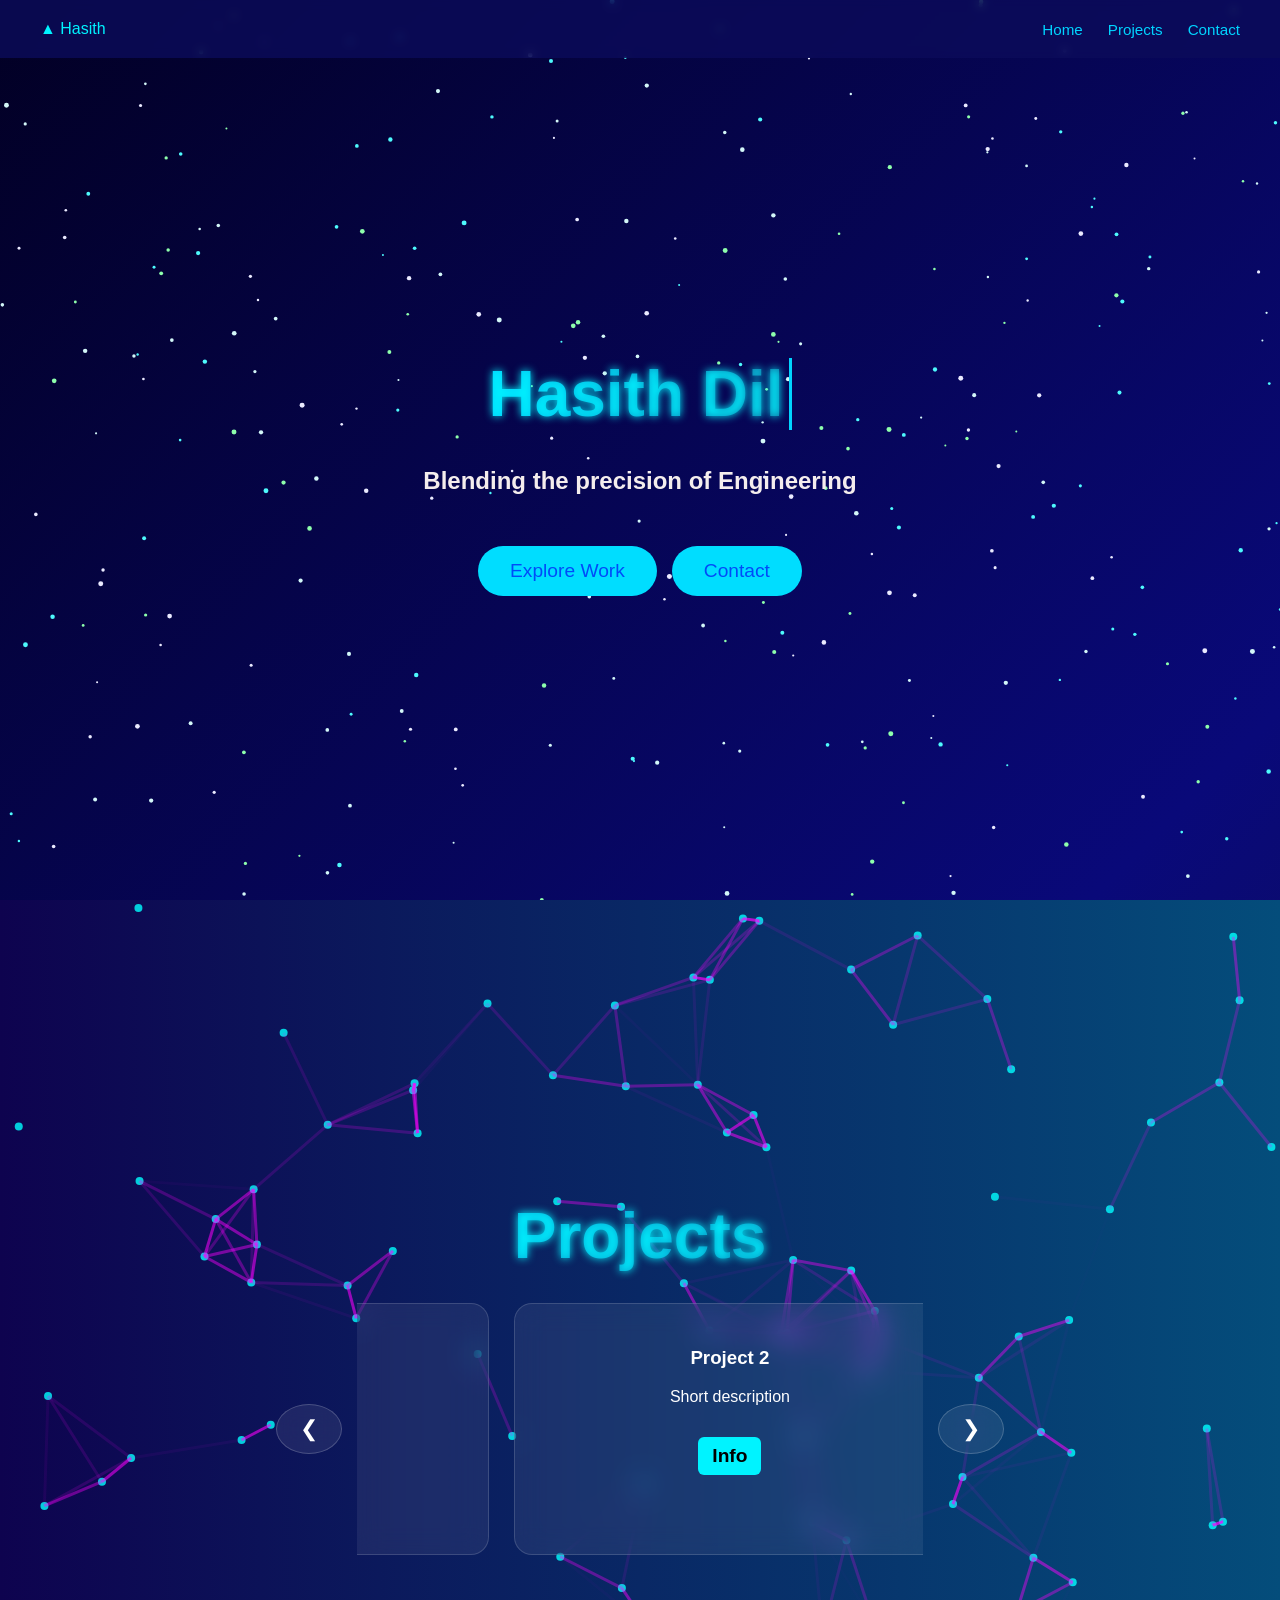
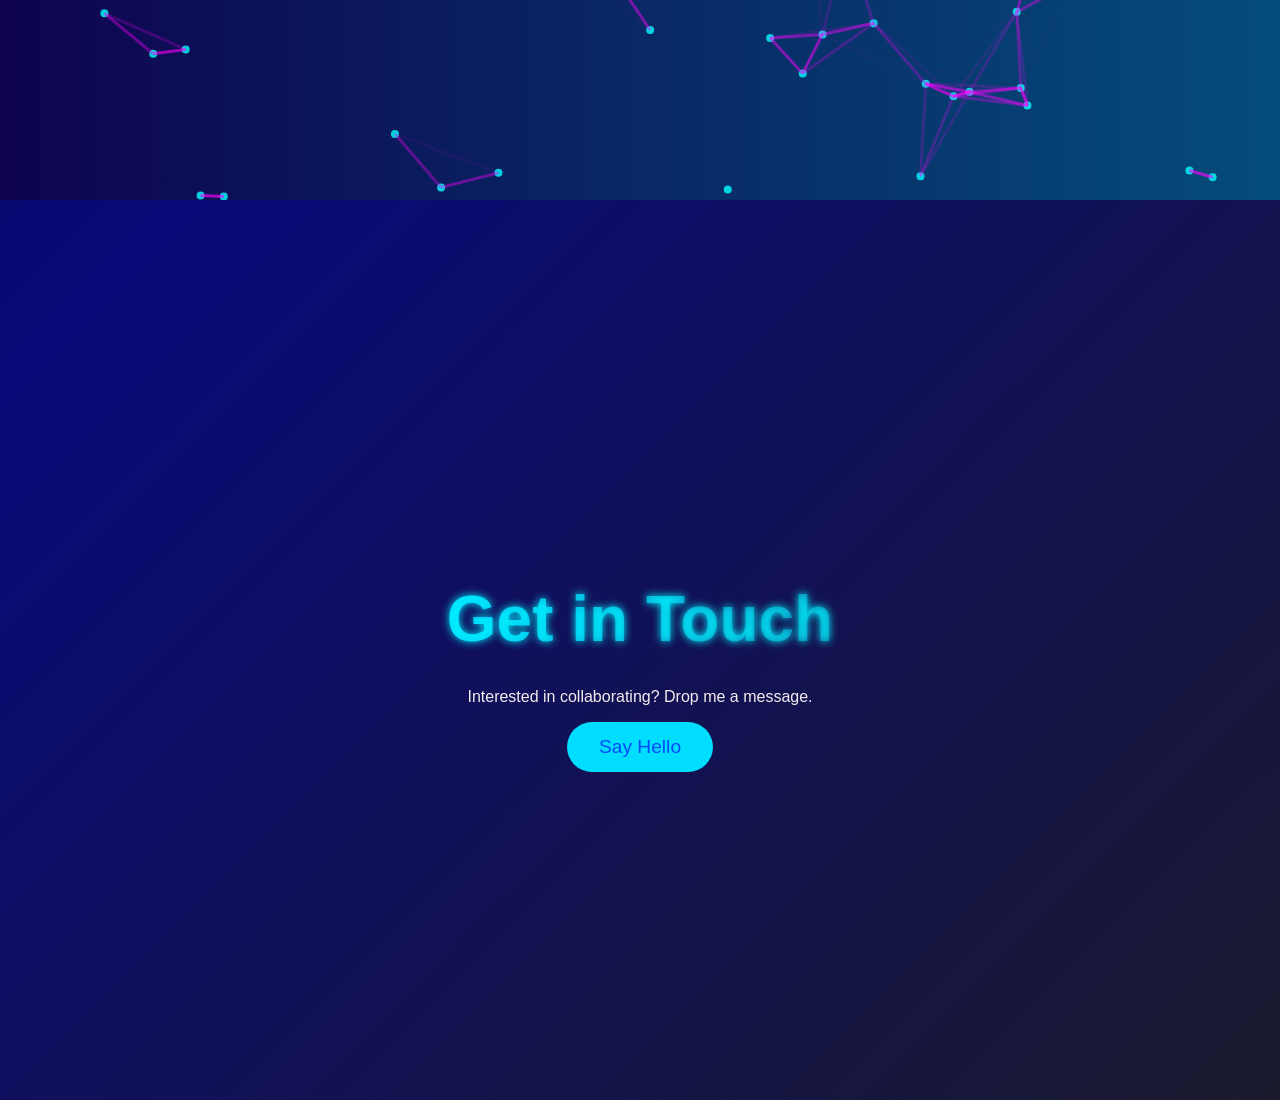
==== index.html @ 5b3b8bbc "Add files via upload" ====
<!DOCTYPE html>
<html lang="en">
<head>
    <meta charset="UTF-8">
    <meta name="viewport" content="width=device-width, initial-scale=1.0">
    <title>Hasith Dilsara | Portfolio</title>
    <link rel="stylesheet" href="style.css">
    <link rel="stylesheet"
href="https://cdnjs.cloudflare.com/ajax/libs/font-awesome/6.5.0/css/all.min.css"
crossorigin="anonymous"
referrerpolicy="no-referrer" />
<link rel="icon" type="image/x-icon" href="favicon.ico">
</head>
<body>

    <canvas id="particleCanvas"></canvas>
    
    <main class="content">
        <header>
            <div class="logo">
                <span class="logo-icon">▲</span> Hasith
            </div>
            <nav class="nav-links">
                <a href="#hero">Home</a>
                <a href="#projects">Projects</a>
                <a href="#contact">Contact</a>
            </nav>
        </header>

        <section class="hero" id="hero">
            <h1 class="highlight"><span id="name-typewriter"></span></h1>
            <h2><span id="title-typewriter"></span></h2>
            <div class="cta-group">
                <a href="#projects" class="btn-primary">Explore Work</a>
                <a href="#contact" class="btn-primary">Contact</a>
            </div>
        </section>

        <section id="projects">
    <canvas id="projectsCanvas"></canvas>   <!-- ADD THIS -->

    <div class="projects-content">

    <h2 class="highlight">Projects</h2>  <!--carousel-->

    <div class="carousel-wrapper">
        <button class="arrow left">&#10094;</button>

        <div class="carousel">
            <div class="project-card">
                <h3>Project 1</h3>
                <p>Short description</p>
                <button class="info-btn" data-project="1">Info</button>
            </div>

            <div class="project-card">
                <h3>Project 2</h3>
                <p>Short description</p>
                <button class="info-btn" data-project="2">Info</button>
            </div>

            <div class="project-card">
                <h3>Project 3</h3>
                <p>Short description</p>
                <button class="info-btn" data-project="3">Info</button>
            </div>
        </div>

        <button class="arrow right">&#10095;</button>
    </div>

</div>


<!-- Popup Modal -->
<div class="modal" id="projectModal">
    <div class="modal-content">
        <span class="close">&times;</span>
        <div id="modalBody"></div>
    </div>
</div>

</section>


<section id="contact">
    <h2 class="highlight">Get in Touch</h2>
    <p>Interested in collaborating? Drop me a message.</p>

    <button type="button" class="btn-primary" id="contactHelloBtn">
        Say Hello
        
    </button>

    <div class="social-menu" id="contactSocialMenu">
    <a href="https://linkedin.com" target="_blank" class="social-item">
        <i class="fab fa-linkedin-in"></i>
    </a>

    <a href="https://github.com" target="_blank" class="social-item">
        <i class="fab fa-github"></i>
    </a>

    <a href="https://instagram.com" target="_blank" class="social-item">
        <i class="fab fa-instagram"></i>
    </a>

    <a href="https://twitter.com" target="_blank" class="social-item">
        <i class="fab fa-x-twitter"></i>
    </a>

    <a href="mailto:youremail@gmail.com" class="social-item">
        <i class="fas fa-envelope"></i>
    </a>
</div>

</section>

    </main>
    <script src="script.js"></script>
</body>
</html>
---- style.css ----
:root {
    --google-blue: #4285F4;
    --google-red: #EA4335;
    --google-yellow: #FBBC05;
    --google-green: #34A853;
    --text-main: #f4eded;
    --border-gray: #dadce0;
}

/* Enable smooth scrolling for the whole page */
html {
    scroll-behavior: smooth;
}

body, html {
    margin: 0;
    padding: 0;
    width: 100%;
    background: linear-gradient(135deg, #020024 0%, #090979 50%, #1a1a2e 100%);
    font-family: 'Google Sans', Roboto, Arial, sans-serif;
    color: var(--text-main);
}

/* Background Canvas - stays fixed behind content */
#particleCanvas {
    position: fixed;
    top: 0;
    left: 0;
    width: 100%;
    height: 100%;
    z-index: 1; /* Lowest layer */
}

/* Content Container */
.content {
    position: relative;
    z-index: 2; /* Sits above canvas */
    width: 100%;
}

/* Navigation */
header {
    position: fixed;
    top: 0;
    width: 100%;
    padding: 20px 40px;
    display: flex;
    justify-content: space-between;
    align-items: center;
    box-sizing: border-box;
    z-index: 10;
    background: rgba(12, 12, 90, 0.8);
    backdrop-filter: blur(5px); /* Soft glass effect */
    color: #00f3ff;
}

.nav-links {
    display: flex;
    gap: 25px;
}

.nav-links a {
    text-decoration: none;
    color: var(--text-main);
    font-weight: 500;
    font-size: 0.95rem;
    color: #00d4ff;
}

.nav-links a:hover {
    color: var(--google-blue);
}

/* Section Layouts */
section {
    min-height: 100vh;
    display: flex;
    flex-direction: column;
    align-items: center;
    justify-content: center;
    text-align: center;
    padding: 80px 20px;
    box-sizing: border-box;
    background: transparent; /* Allows particles to be seen */
       /* Allows mouse to hit particles in empty space */
}

/* Important: Re-enable mouse for buttons/text */
section h1, section h2, section h3, section p, .cta-group, nav, header {
    pointer-events: auto;
}

.highlight {
    background: linear-gradient(90deg, #00d4ff, #116599);
    -webkit-background-clip: text;
    -webkit-text-fill-color: transparent;
    font-size: clamp(2.5rem, 5vw, 4rem);
    margin-bottom: 1rem;
    text-shadow: 0 0 8px #00f3ff;
}

/* Buttons */
.cta-group {
    display: flex;
    gap: 15px;
    margin-top: 2rem;
}

button, .btn-primary {
    padding: 14px 32px;
    font-size: 1.2rem;
    border-radius: 28px;
    cursor: pointer;
    font-weight: 500;
    transition: all 0.3s ease;
    text-decoration: none;
    display: inline-block;
}

.btn-primary {
    background: #00ddff;
    color: #004bf9;
    border: none;
}

.btn-secondary {
    background: #00ddff;
    color: #004bf9;
    border: none;
}

.btn-primary:hover { background: #4c00ff; transform: translateY(-2px);
color: #00f3ff;
}

/* Typewriter Cursor */
#name-typewriter {
    border-right: 3px solid #00d4ff;
    padding-right: 5px;
    animation: blink 0.7s infinite;
}

@keyframes blink {
    0%, 100% { border-color: #00d4ff; }
    50% { border-color: transparent; }
}

.placeholder-box {
    margin-top: 30px;
    width: 80%;
    max-width: 600px;
    height: 200px;
    border: 2px dashed var(--border-gray);
    display: flex;
    align-items: center;
    justify-content: center;
    color: #999;
}
#projects{
    background: #000;
}
/*jnb*/
/* Projects section background animation */
#projects {
    position: relative;
    background:linear-gradient(90deg, #0e034f, #044d7b);/* optional */
    overflow: hidden;
}

#projectsCanvas {
    position: absolute;
    top: 0;
    left: 0;
    width: 100%;
    height: 100%;
}

.projects-content {
    position: relative;
    z-index: 2;
}
#projects {
    pointer-events: auto;
}

/* Projects Content Glass Effect */
.projects-content {
    position: relative;
    z-index: 2;
    text-align: center;
    padding: 10px;
}

/* Carousel Wrapper */
.carousel-wrapper {
    display: flex;
    align-items: center;
    justify-content: center;
    position: relative;
    margin-top: 30px;
}

/* Carousel */
.carousel-wrapper {
    display: flex;
    align-items: center;
    justify-content: center;
    gap: 15px;
    margin-top: 30px;
}

.carousel {
    display: flex;
    gap: 25px;
    overflow: hidden;

    width: 100%;
    max-width: 1200px;
    margin: 0 auto;
}

.project-card {
    flex: 0 0 380px;   /* Large cards */
    padding: 25px;
    border-radius: 18px;
    height: 200px;
    background: rgba(255, 255, 255, 0.07);
    backdrop-filter: blur(14px);
    -webkit-backdrop-filter: blur(14px);

    border: 1px solid rgba(255,255,255,0.15);
    color: white;
}

@media (max-width: 992px) {
    .project-card {
        flex: 0 0 300px;
    }
}

@media (max-width: 300px) {

    .carousel {
        width: 95%;
    }

    .project-card {
        flex: 0 0 90%;
    }

    .arrow {
        width: 40px;
        height: 40px;
        font-size: 18px;
    }
}


/* Arrows */
.arrow {
    width: 50px;
    height: 50px;

    display: flex;
    align-items: center;
    justify-content: center;

    border-radius: 50%;
    border: 1px solid rgba(255,255,255,0.2);

    background: rgba(255,255,255,0.08);
    backdrop-filter: blur(12px);
    -webkit-backdrop-filter: blur(12px);

    color: white;
    font-size: 22px;
    cursor: pointer;

    transition: all 0.3s ease;
}

.arrow:hover {
    background: rgba(0,243,255,0.2);
    border-color: #00f3ff;
}


/* Info Button */
.info-btn {
    margin-top: 15px;
    padding: 8px 14px;
    border: none;
    background: #00f3ff;
    color: black;
    border-radius: 6px;
    cursor: pointer;
    font-weight: bold;
}

/* Modal */
.modal {
    display: none;
    position: fixed;
    z-index: 999;
    left: 0;
    top: 0;
    width: 100%;
    height: 100%;
    backdrop-filter: blur(8px);
    background: rgba(0,0,0,0.5);
}

.modal-content {
    background: #111;
    margin: 10% auto;
    padding: 30px;
    width: 50%;
    border-radius: 12px;
    color: white;
}

.close {
    float: right;
    font-size: 22px;
    cursor: pointer;
}
#contact {
    position: relative;
}

/* Social Menu Horizontal */
#contact .social-menu {
    display: none;
    margin-top: 20px;
    justify-content: center;
    gap: 18px;
}

#contact .social-menu.show {
    display: flex;
}


.social-item {
    width: 65px;
    height: 65px;

    font-size: 28px;   /* icon size */

    display: flex;
    align-items: center;
    justify-content: center;

    border-radius: 50%;
    text-decoration: none;

    background: rgba(255,255,255,0.08);
    backdrop-filter: blur(12px);

    border: 1px solid rgba(255,255,255,0.2);
    color: white;

    transition: all 0.3s ease;
}


/* Stagger animation */
#contact .social-menu.show .social-item {
    transform: scale(1);
    opacity: 1;
}

#contact .social-menu.show .social-item:nth-child(1) { transition-delay: 0.05s; }
#contact .social-menu.show .social-item:nth-child(2) { transition-delay: 0.1s; }
#contact .social-menu.show .social-item:nth-child(3) { transition-delay: 0.15s; }
#contact .social-menu.show .social-item:nth-child(4) { transition-delay: 0.2s; }
#contact .social-menu.show .social-item:nth-child(5) { transition-delay: 0.25s; }

.social-item:hover {
    background: rgba(0,243,255,0.3);
    transform: scale(1.15);
}
#contact button {
    pointer-events: auto;
}
#particleCanvas,
#projectsCanvas {
    pointer-events: none;
}
#particleCanvas,
#projectsCanvas {
    pointer-events: none;
}
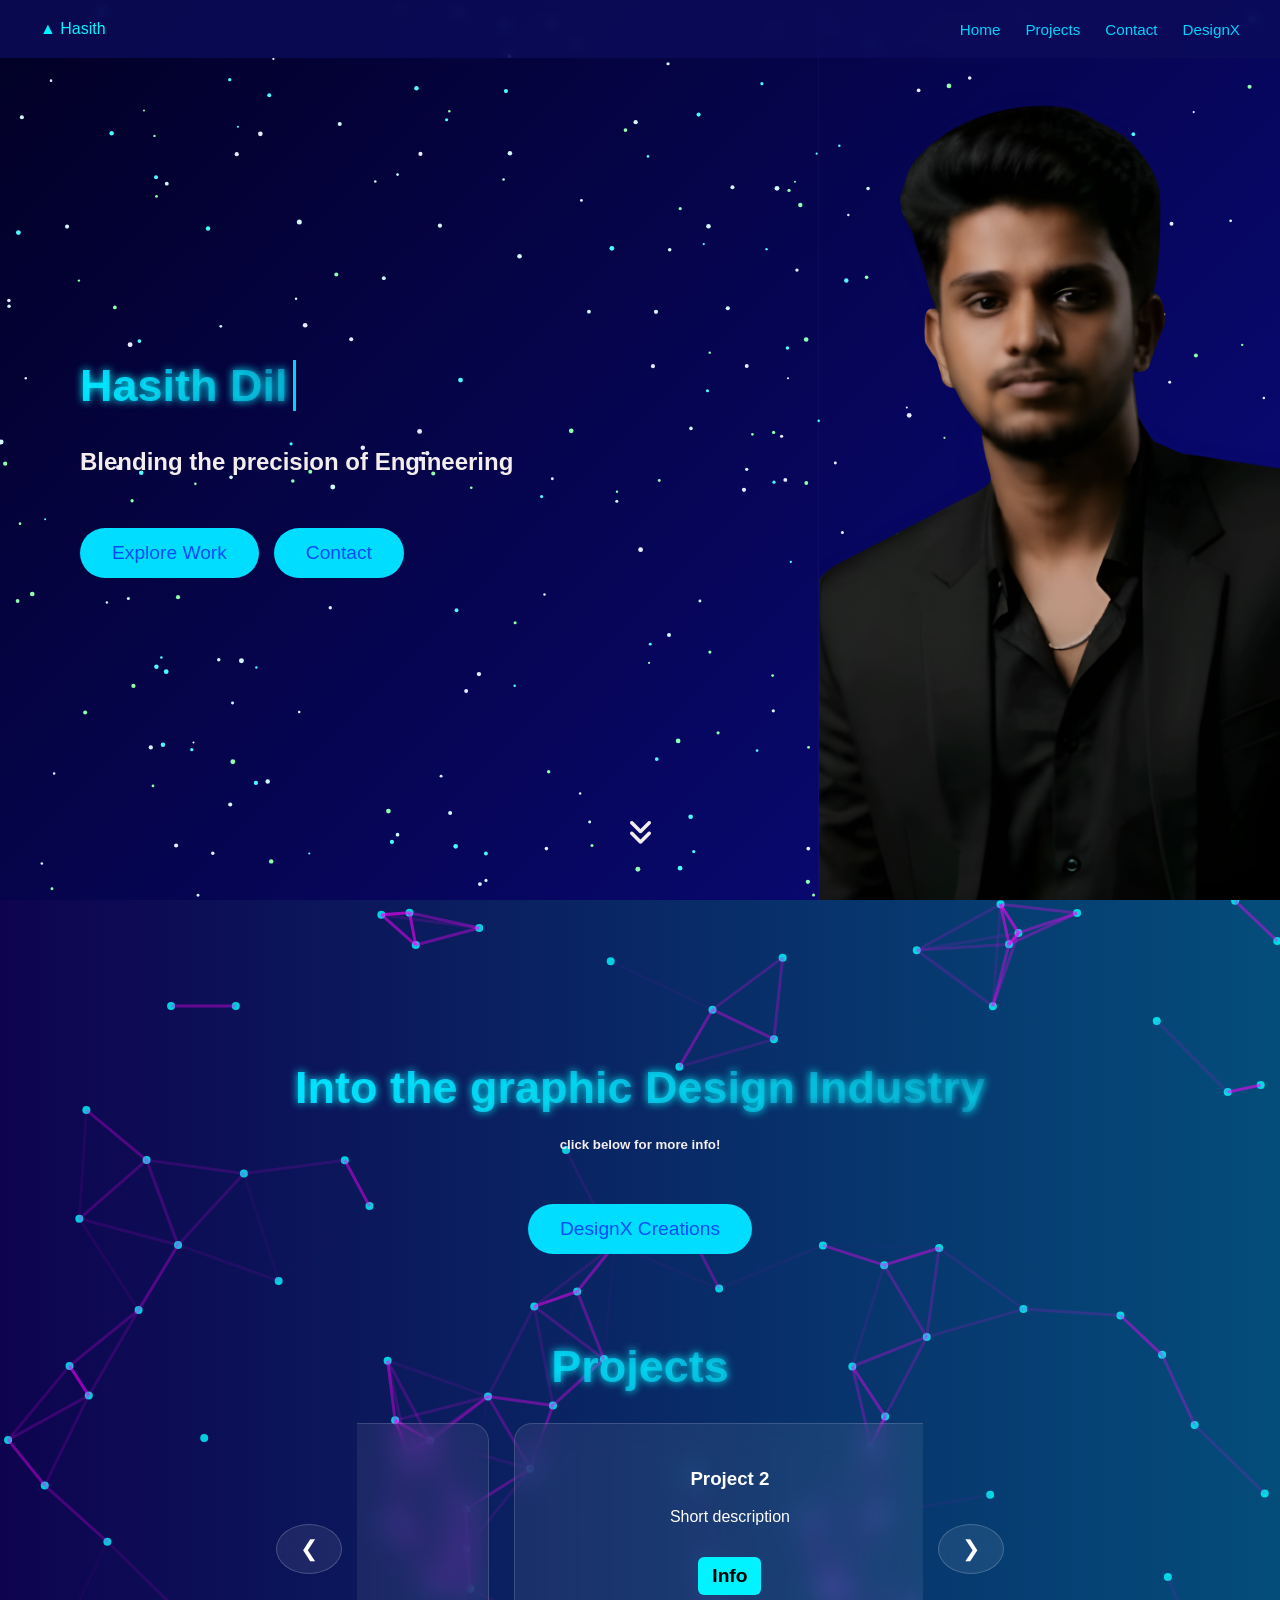
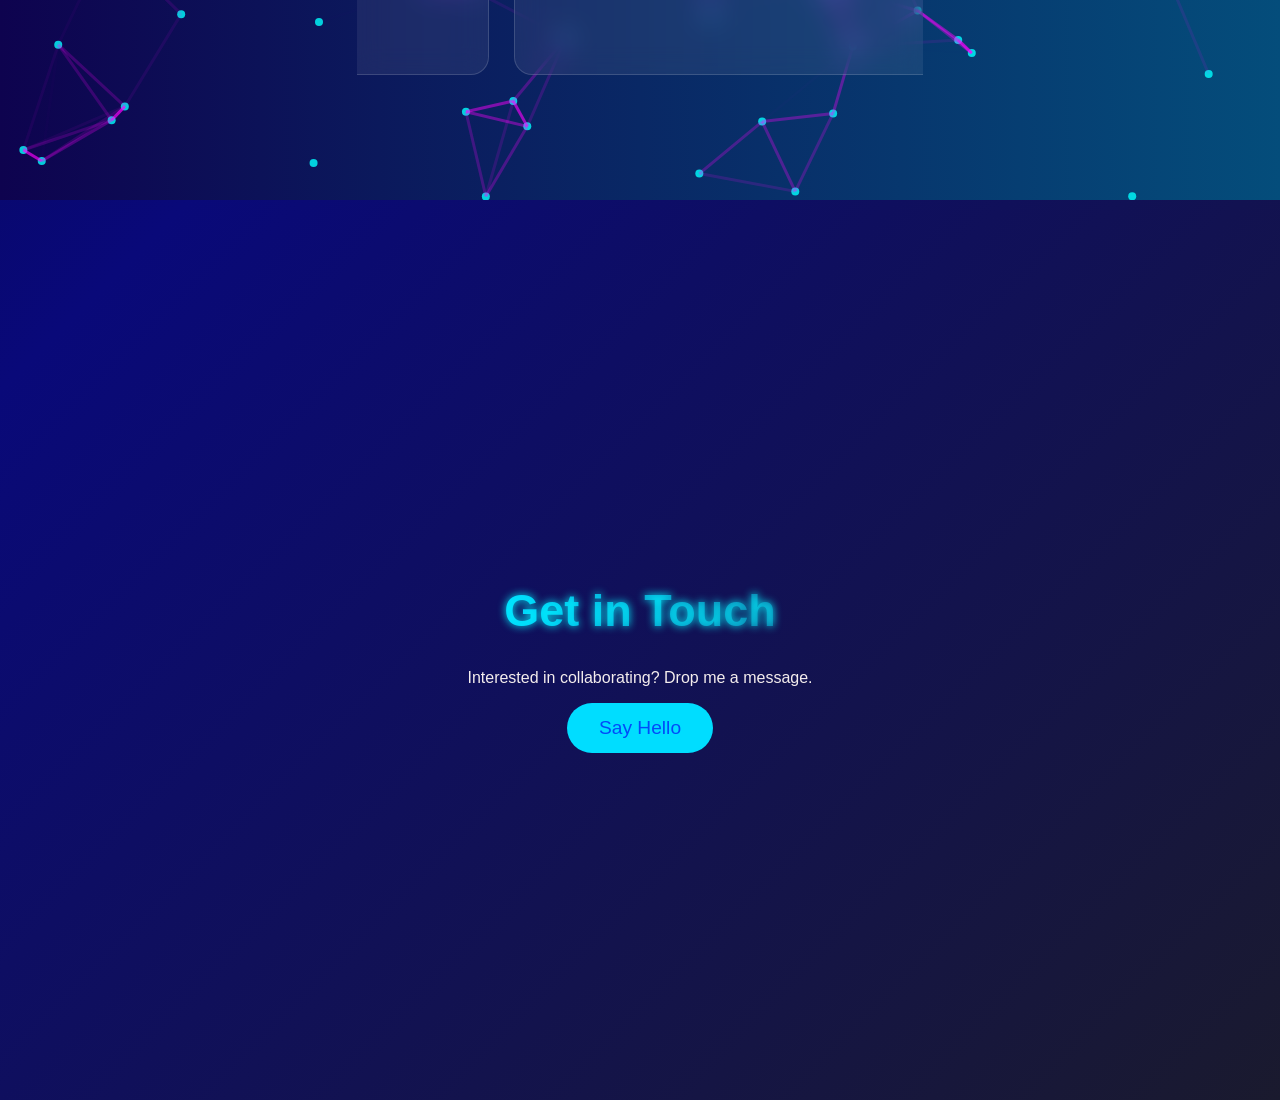
==== commit 8b8bbaec: "Add files via upload" ====
--- a/index.html
+++ b/index.html
@@ -24,22 +24,33 @@
                 <a href="#hero">Home</a>
                 <a href="#projects">Projects</a>
                 <a href="#contact">Contact</a>
+                <a href="dx.html">DesignX</a>
             </nav>
         </header>
 
         <section class="hero" id="hero">
+        <a href="#projects" class="scroll-down">
+        <i class="fas fa-angle-double-down"></i>
+        </a>
             <h1 class="highlight"><span id="name-typewriter"></span></h1>
             <h2><span id="title-typewriter"></span></h2>
             <div class="cta-group">
                 <a href="#projects" class="btn-primary">Explore Work</a>
                 <a href="#contact" class="btn-primary">Contact</a>
+                 
+            </div>
+            <!-- Right-side large photo (covers ~1/3 of viewport width on desktop) -->
+            <div class="hero-photo-right" aria-hidden="true">
+                <img src="assets/my.png" alt="Hasith Dilsara" class="hero-photo-right-img">
             </div>
         </section>
 
         <section id="projects">
     <canvas id="projectsCanvas"></canvas>   <!-- ADD THIS -->
-
     <div class="projects-content">
+         <h2 class="highlight">Into the graphic Design Industry</h2>
+         <h5>click below for more info!</h5>
+        <a href="dx.html" class="btn-primaryy">DesignX Creations</a>
 
     <h2 class="highlight">Projects</h2>  <!--carousel-->
 
@@ -93,11 +104,11 @@
     </button>
 
     <div class="social-menu" id="contactSocialMenu">
-    <a href="https://linkedin.com" target="_blank" class="social-item">
+    <a href="https://www.linkedin.com/in/hasith-dilsara/" target="_blank" class="social-item">
         <i class="fab fa-linkedin-in"></i>
     </a>
 
-    <a href="https://github.com" target="_blank" class="social-item">
+    <a href="https://github.com/HasithDilsara" target="_blank" class="social-item">
         <i class="fab fa-github"></i>
     </a>
 
@@ -109,7 +120,7 @@
         <i class="fab fa-x-twitter"></i>
     </a>
 
-    <a href="mailto:youremail@gmail.com" class="social-item">
+    <a href="mailto:hasithd123@gmail.com" class="social-item">
         <i class="fas fa-envelope"></i>
     </a>
 </div>
--- a/style.css
+++ b/style.css
@@ -94,7 +94,7 @@
     background: linear-gradient(90deg, #00d4ff, #116599);
     -webkit-background-clip: text;
     -webkit-text-fill-color: transparent;
-    font-size: clamp(2.5rem, 5vw, 4rem);
+    font-size: 45px;
     margin-bottom: 1rem;
     text-shadow: 0 0 8px #00f3ff;
 }
@@ -122,6 +122,21 @@
     color: #004bf9;
     border: none;
 }
+.btn-primaryy {
+    background: #00ddff;
+    color: #004bf9;
+    border: none;
+    padding: 14px 32px;
+    font-size: 1.2rem;
+    border-radius: 28px;
+    cursor: pointer;
+    font-weight: 500;
+    transition: all 0.3s ease;
+    text-decoration: none;
+    display: inline-block;
+    margin-top: 30px;
+    margin-bottom: 50px;
+}
 
 .btn-secondary {
     background: #00ddff;
@@ -130,6 +145,9 @@
 }
 
 .btn-primary:hover { background: #4c00ff; transform: translateY(-2px);
+color: #00f3ff;
+}
+.btn-primaryy:hover { background: #4c00ff; transform: translateY(-2px);
 color: #00f3ff;
 }
 
@@ -380,6 +398,29 @@
     background: rgba(0,243,255,0.3);
     transform: scale(1.15);
 }
+
+/* Position the down-arrow only at the bottom center of the landing (hero) section */
+.hero {
+    position: relative;
+}
+
+.hero .scroll-down {
+    position: absolute;
+    left: 50%;
+    bottom: 54px;
+    transform: translateX(-50%);
+    font-size: 28px;
+    color: var(--text-main);
+    text-decoration: none;
+    z-index: 5;
+    display: inline-flex;
+    align-items: center;
+    justify-content: center;
+}
+
+.hero .scroll-down i {
+    pointer-events: none;
+}
 #contact button {
     pointer-events: auto;
 }
@@ -391,4 +432,86 @@
 #projectsCanvas {
     pointer-events: none;
 }
-
+/* Scroll Down Arrow Positioning */
+.scroll-down {
+    position: absolute;
+    bottom: 40px;
+    left: 50%;
+    transform: translateX(-50%);
+    font-size: 2rem;
+    color: #00d4ff; /* Neon Cyan */
+    text-decoration: none;
+    animation: bounce 2s infinite;
+    transition: color 0.3s ease;
+    z-index: 10;
+}
+
+.scroll-down:hover {
+    color: #7b2cbf; /* Changes to Purple on hover */
+}
+
+/* Bouncing Animation */
+@keyframes bounce {
+    0%, 100% {
+        transform: translateX(-50%) translateY(0);
+    }
+    50% {
+        transform: translateX(-50%) translateY(15px);
+    }
+}
+
+/* Right-side hero photo that covers ~1/3 of the viewport on desktop */
+.hero-photo-right {
+    position: absolute;
+    right: 0;
+    top: 0;
+    height: 100vh;
+    width: 36vw; /* roughly one-third of viewport width */
+    min-width: 300px;
+    max-width: 720px;
+    z-index: 6; /* above background but behind main nav/content if needed */
+    overflow: hidden;
+    border-left: 1px solid rgba(255,255,255,0.03);
+    transform: translateX(8%);
+    opacity: 0;
+    animation: heroPhotoSlideIn 1100ms cubic-bezier(.2,.9,.2,1) 200ms forwards;
+}
+
+.hero-photo-right-img {
+    width: 100%;
+    height: 100%;
+    object-fit: cover;
+    display: block;
+    transition: transform 1000ms ease;
+    filter: brightness(0.8);
+}
+
+.hero-photo-right:hover .hero-photo-right-img {
+    transform: scale(1.03);
+}
+
+@keyframes heroPhotoSlideIn {
+    from { transform: translateX(12%); opacity: 0; }
+    to   { transform: translateX(0%);  opacity: 1; }
+}
+
+/* Hide the large right photo on smaller screens */
+@media (max-width: 991px) {
+    .hero-photo-right {
+        display: none;
+    }
+}
+
+/* Desktop: left-align landing (hero) texts while keeping mobile centered */
+@media (min-width: 992px) {
+    .hero {
+        align-items: flex-start; /* place children at left */
+        text-align: left;       /* left-align text */
+        padding-left: 80px;     /* offset from viewport edge */
+        padding-right: 80px;
+    }
+
+    .hero .cta-group {
+        justify-content: flex-start; /* move buttons to left */
+    }
+}
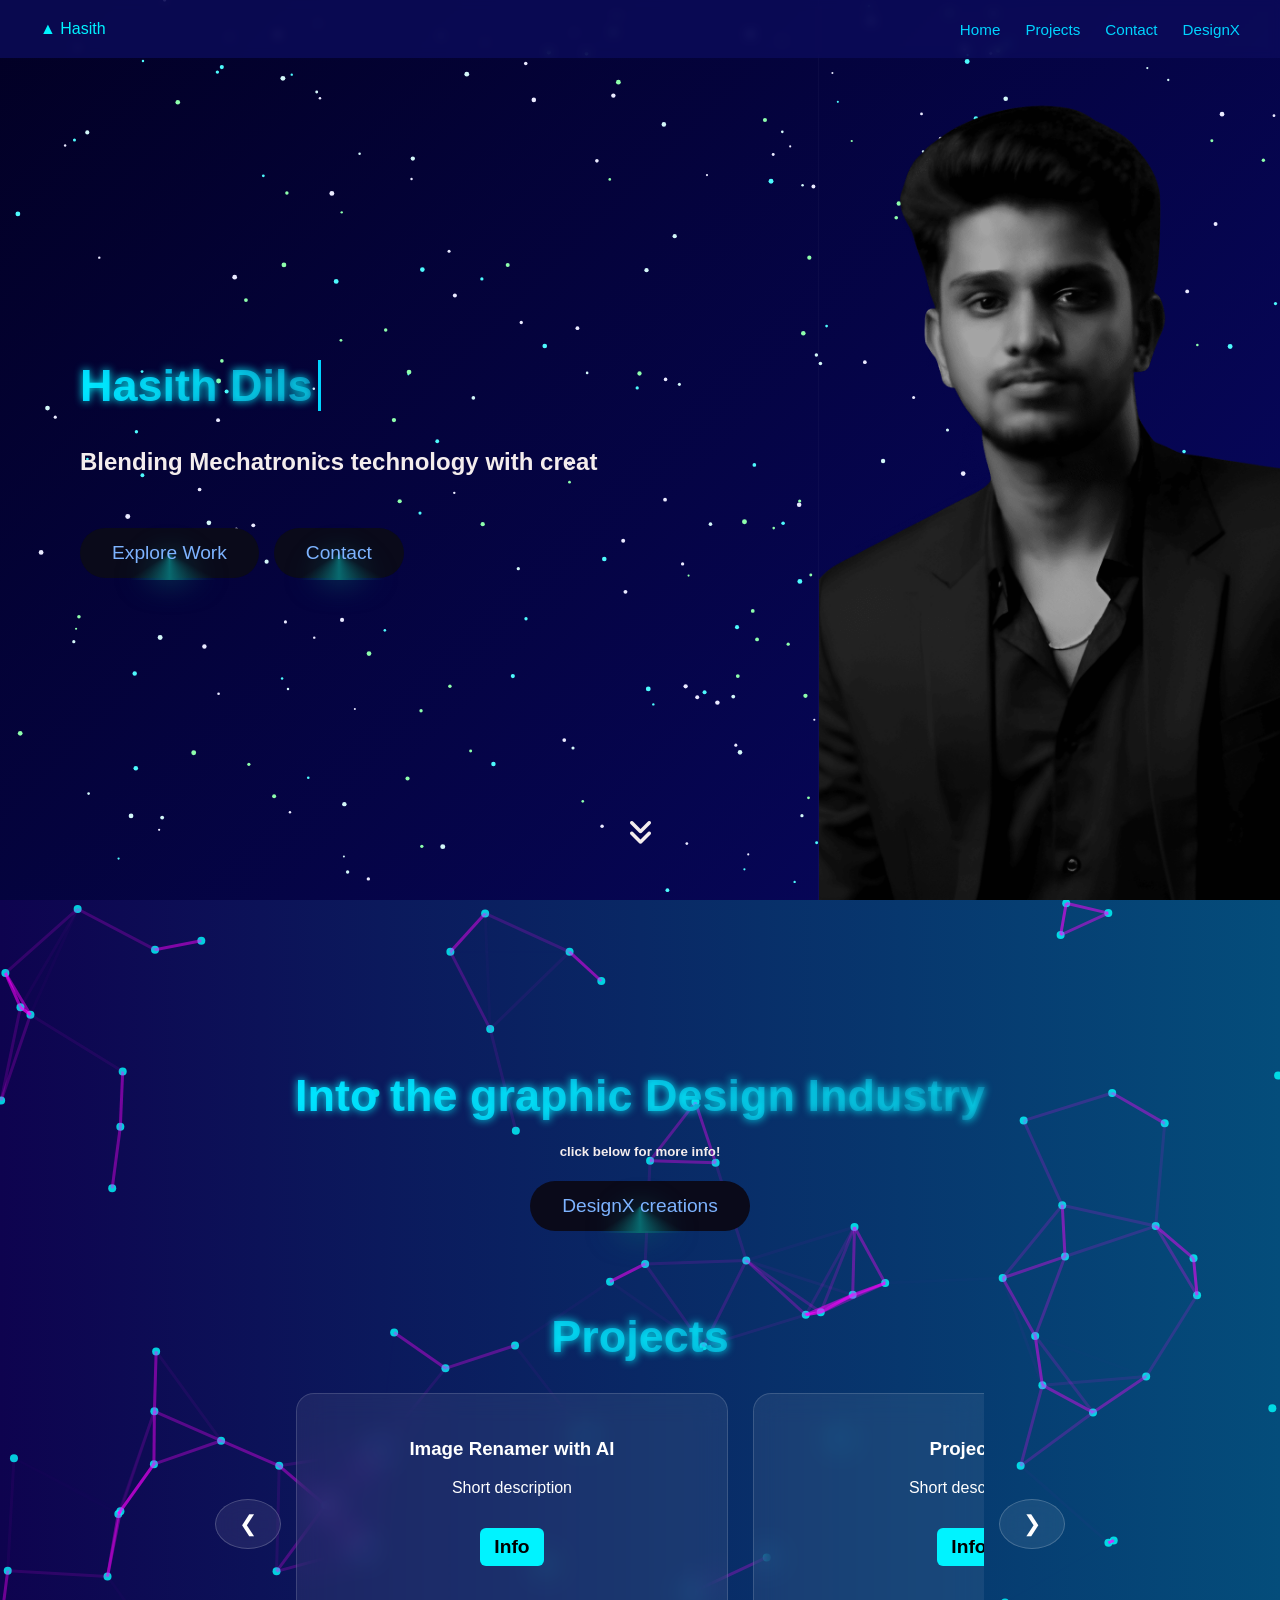
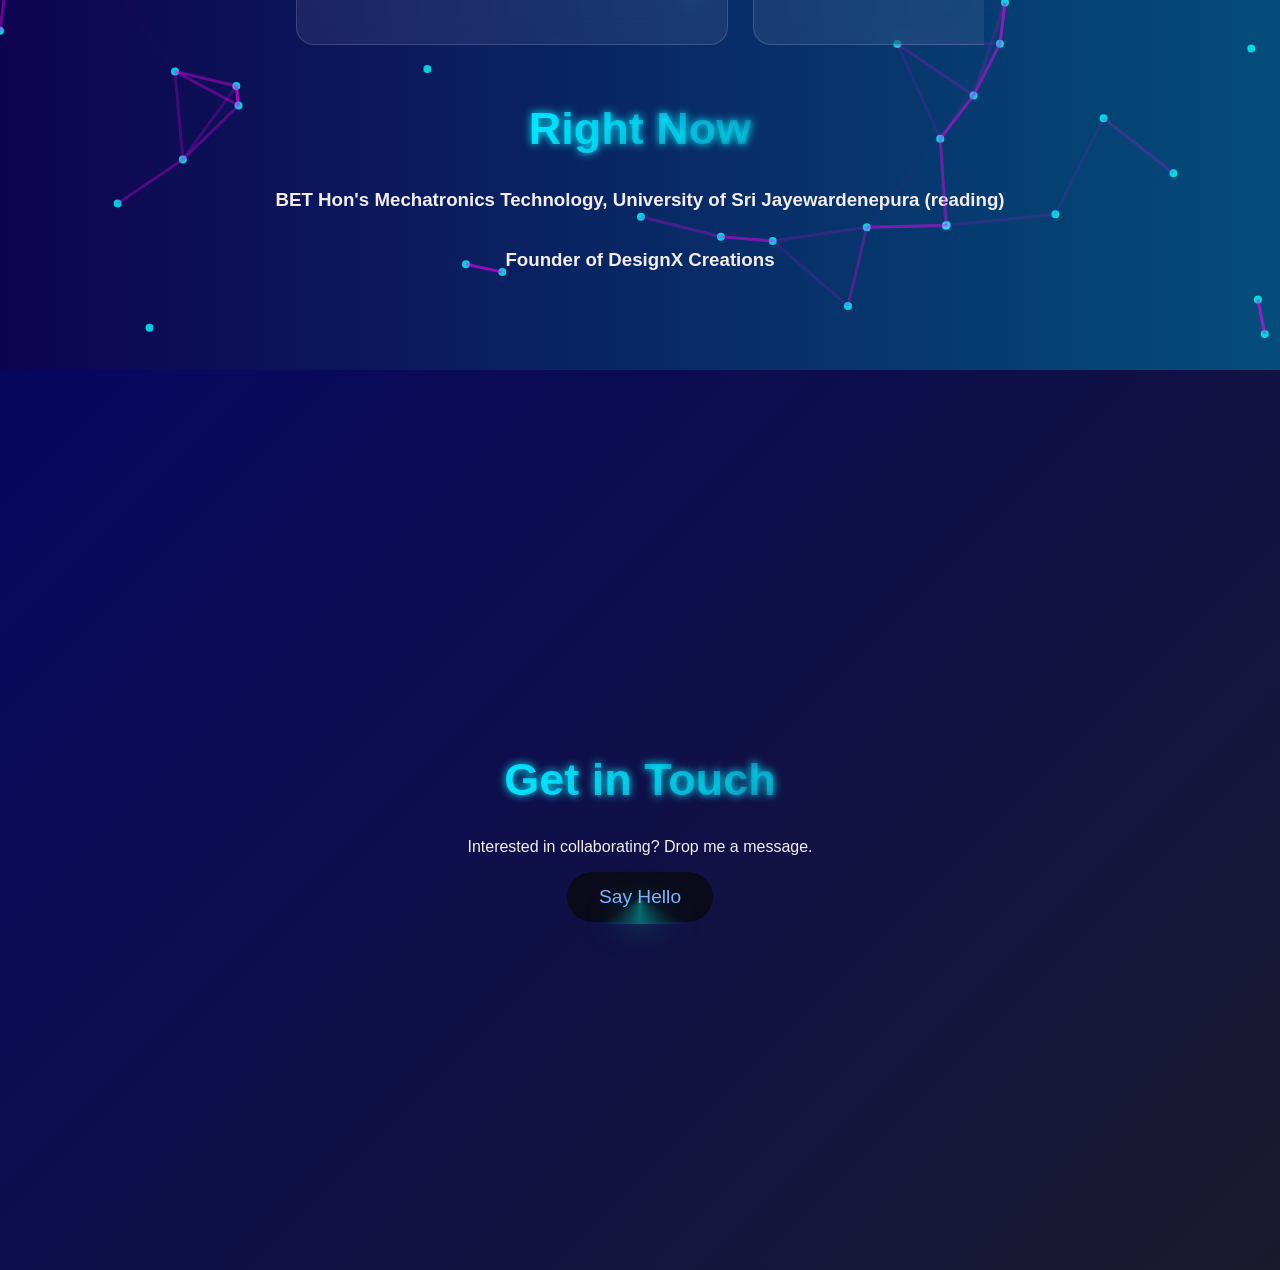
==== commit 4a3f03ae: "Add files via upload" ====
--- a/index.html
+++ b/index.html
@@ -1,20 +1,20 @@
 <!DOCTYPE html>
 <html lang="en">
+
 <head>
     <meta charset="UTF-8">
     <meta name="viewport" content="width=device-width, initial-scale=1.0">
     <title>Hasith Dilsara | Portfolio</title>
     <link rel="stylesheet" href="style.css">
-    <link rel="stylesheet"
-href="https://cdnjs.cloudflare.com/ajax/libs/font-awesome/6.5.0/css/all.min.css"
-crossorigin="anonymous"
-referrerpolicy="no-referrer" />
-<link rel="icon" type="image/x-icon" href="favicon.ico">
+    <link rel="stylesheet" href="https://cdnjs.cloudflare.com/ajax/libs/font-awesome/6.5.0/css/all.min.css"
+        crossorigin="anonymous" referrerpolicy="no-referrer" />
+    <link rel="icon" type="image/x-icon" href="favicon.ico">
 </head>
+
 <body>
 
     <canvas id="particleCanvas"></canvas>
-    
+
     <main class="content">
         <header>
             <div class="logo">
@@ -29,15 +29,20 @@
         </header>
 
         <section class="hero" id="hero">
-        <a href="#projects" class="scroll-down">
-        <i class="fas fa-angle-double-down"></i>
-        </a>
+            <a href="#projects" class="scroll-down">
+                <i class="fas fa-angle-double-down"></i>
+            </a>
             <h1 class="highlight"><span id="name-typewriter"></span></h1>
             <h2><span id="title-typewriter"></span></h2>
             <div class="cta-group">
-                <a href="#projects" class="btn-primary">Explore Work</a>
-                <a href="#contact" class="btn-primary">Contact</a>
-                 
+                <a href="#projects" class="btn-primary animated-glow-btn">
+                    <div class="inner"></div>
+                    <span>Explore Work</span>
+                </a>
+                <a href="#contact" class="btn-primary animated-glow-btn">
+                    <div class="inner"></div>
+                    <span>Contact</span>
+                </a>
             </div>
             <!-- Right-side large photo (covers ~1/3 of viewport width on desktop) -->
             <div class="hero-photo-right" aria-hidden="true">
@@ -46,88 +51,95 @@
         </section>
 
         <section id="projects">
-    <canvas id="projectsCanvas"></canvas>   <!-- ADD THIS -->
-    <div class="projects-content">
-         <h2 class="highlight">Into the graphic Design Industry</h2>
-         <h5>click below for more info!</h5>
-        <a href="dx.html" class="btn-primaryy">DesignX Creations</a>
+            <canvas id="projectsCanvas"></canvas> <!-- ADD THIS -->
+            <div class="projects-content">
+                <div class="dxbtn">
+                    <h2 class="highlight">Into the graphic <br class="mobile-break"> Design Industry</h2>
+                    <h5>click below for more info!</h5>
+                    <a href="dx.html" class="btn-primary animated-glow-btn">
+                        <div class="inner"></div>
+                        <span>DesignX creations</span>
+                    </a>
+                </div>
+                <h2 class="highlight">Projects</h2> <!--carousel-->
 
-    <h2 class="highlight">Projects</h2>  <!--carousel-->
+                <div class="carousel-wrapper">
+                    <button class="arrow left">&#10094;</button>
 
-    <div class="carousel-wrapper">
-        <button class="arrow left">&#10094;</button>
+                    <div class="carousel">
+                        <div class="project-card">
+                            <h3>Image Renamer with AI</h3>
+                            <p>Short description</p>
+                            <button class="info-btn" data-project="1">Info</button>
+                        </div>
 
-        <div class="carousel">
-            <div class="project-card">
-                <h3>Project 1</h3>
-                <p>Short description</p>
-                <button class="info-btn" data-project="1">Info</button>
+                        <div class="project-card">
+                            <h3>Project 2</h3>
+                            <p>Short description</p>
+                            <button class="info-btn" data-project="2">Info</button>
+                        </div>
+
+                        <div class="project-card">
+                            <h3>Project 3</h3>
+                            <p>Short description</p>
+                            <button class="info-btn" data-project="3">Info</button>
+                        </div>
+                    </div>
+
+                    <button class="arrow right">&#10095;</button>
+                </div>
+
             </div>
 
-            <div class="project-card">
-                <h3>Project 2</h3>
-                <p>Short description</p>
-                <button class="info-btn" data-project="2">Info</button>
+
+            <!-- Popup Modal -->
+            <div class="modal" id="projectModal">
+                <div class="modal-content">
+                    <span class="close">&times;</span>
+                    <div id="modalBody"></div>
+                </div>
+            </div>
+            <h2 class="highlight">Right Now</h2>
+            <h3>BET Hon's Mechatronics Technology, University of Sri Jayewardenepura (reading)</h3>
+            <h3>Founder of DesignX Creations</h3>
+        </section>
+
+
+        <section id="contact">
+            <h2 class="highlight">Get in Touch</h2>
+            <p>Interested in collaborating? Drop me a message.</p>
+            <a class="btn-primary animated-glow-btn" id="contactHelloBtn">
+                <div class="inner"></div>
+                <span>Say Hello</span>
+            </a>
+
+
+            <div class="social-menu" id="contactSocialMenu">
+                <a href="https://www.linkedin.com/in/hasith-dilsara/" target="_blank" class="social-item">
+                    <i class="fab fa-linkedin-in"></i>
+                </a>
+
+                <a href="https://github.com/HasithDilsara" target="_blank" class="social-item">
+                    <i class="fab fa-github"></i>
+                </a>
+
+                <a href="https://instagram.com" target="_blank" class="social-item">
+                    <i class="fab fa-instagram"></i>
+                </a>
+
+                <a href="https://twitter.com" target="_blank" class="social-item">
+                    <i class="fab fa-x-twitter"></i>
+                </a>
+
+                <a href="mailto:hasithd123@gmail.com" class="social-item">
+                    <i class="fas fa-envelope"></i>
+                </a>
             </div>
 
-            <div class="project-card">
-                <h3>Project 3</h3>
-                <p>Short description</p>
-                <button class="info-btn" data-project="3">Info</button>
-            </div>
-        </div>
-
-        <button class="arrow right">&#10095;</button>
-    </div>
-
-</div>
-
-
-<!-- Popup Modal -->
-<div class="modal" id="projectModal">
-    <div class="modal-content">
-        <span class="close">&times;</span>
-        <div id="modalBody"></div>
-    </div>
-</div>
-
-</section>
-
-
-<section id="contact">
-    <h2 class="highlight">Get in Touch</h2>
-    <p>Interested in collaborating? Drop me a message.</p>
-
-    <button type="button" class="btn-primary" id="contactHelloBtn">
-        Say Hello
-        
-    </button>
-
-    <div class="social-menu" id="contactSocialMenu">
-    <a href="https://www.linkedin.com/in/hasith-dilsara/" target="_blank" class="social-item">
-        <i class="fab fa-linkedin-in"></i>
-    </a>
-
-    <a href="https://github.com/HasithDilsara" target="_blank" class="social-item">
-        <i class="fab fa-github"></i>
-    </a>
-
-    <a href="https://instagram.com" target="_blank" class="social-item">
-        <i class="fab fa-instagram"></i>
-    </a>
-
-    <a href="https://twitter.com" target="_blank" class="social-item">
-        <i class="fab fa-x-twitter"></i>
-    </a>
-
-    <a href="mailto:hasithd123@gmail.com" class="social-item">
-        <i class="fas fa-envelope"></i>
-    </a>
-</div>
-
-</section>
+        </section>
 
     </main>
     <script src="script.js"></script>
 </body>
+
 </html>
--- a/style.css
+++ b/style.css
@@ -12,11 +12,12 @@
     scroll-behavior: smooth;
 }
 
-body, html {
+body,
+html {
     margin: 0;
     padding: 0;
     width: 100%;
-    background: linear-gradient(135deg, #020024 0%, #090979 50%, #1a1a2e 100%);
+    background: linear-gradient(135deg, #020024 0%, #070760 50%, #1a1a2e 100%);
     font-family: 'Google Sans', Roboto, Arial, sans-serif;
     color: var(--text-main);
 }
@@ -28,13 +29,15 @@
     left: 0;
     width: 100%;
     height: 100%;
-    z-index: 1; /* Lowest layer */
+    z-index: 1;
+    /* Lowest layer */
 }
 
 /* Content Container */
 .content {
     position: relative;
-    z-index: 2; /* Sits above canvas */
+    z-index: 2;
+    /* Sits above canvas */
     width: 100%;
 }
 
@@ -50,7 +53,8 @@
     box-sizing: border-box;
     z-index: 10;
     background: rgba(12, 12, 90, 0.8);
-    backdrop-filter: blur(5px); /* Soft glass effect */
+    backdrop-filter: blur(5px);
+    /* Soft glass effect */
     color: #00f3ff;
 }
 
@@ -81,12 +85,19 @@
     text-align: center;
     padding: 80px 20px;
     box-sizing: border-box;
-    background: transparent; /* Allows particles to be seen */
-       /* Allows mouse to hit particles in empty space */
+    background: transparent;
+    /* Allows particles to be seen */
+    /* Allows mouse to hit particles in empty space */
 }
 
 /* Important: Re-enable mouse for buttons/text */
-section h1, section h2, section h3, section p, .cta-group, nav, header {
+section h1,
+section h2,
+section h3,
+section p,
+.cta-group,
+nav,
+header {
     pointer-events: auto;
 }
 
@@ -97,6 +108,7 @@
     font-size: 45px;
     margin-bottom: 1rem;
     text-shadow: 0 0 8px #00f3ff;
+
 }
 
 /* Buttons */
@@ -106,7 +118,8 @@
     margin-top: 2rem;
 }
 
-button, .btn-primary {
+button,
+.btn-primary {
     padding: 14px 32px;
     font-size: 1.2rem;
     border-radius: 28px;
@@ -122,6 +135,7 @@
     color: #004bf9;
     border: none;
 }
+
 .btn-primaryy {
     background: #00ddff;
     color: #004bf9;
@@ -144,11 +158,16 @@
     border: none;
 }
 
-.btn-primary:hover { background: #4c00ff; transform: translateY(-2px);
-color: #00f3ff;
-}
-.btn-primaryy:hover { background: #4c00ff; transform: translateY(-2px);
-color: #00f3ff;
+.btn-primary:hover {
+    background: #4c00ff;
+    transform: translateY(-2px);
+    color: #00f3ff;
+}
+
+.btn-primaryy:hover {
+    background: #4c00ff;
+    transform: translateY(-2px);
+    color: #00f3ff;
 }
 
 /* Typewriter Cursor */
@@ -159,8 +178,15 @@
 }
 
 @keyframes blink {
-    0%, 100% { border-color: #00d4ff; }
-    50% { border-color: transparent; }
+
+    0%,
+    100% {
+        border-color: #00d4ff;
+    }
+
+    50% {
+        border-color: transparent;
+    }
 }
 
 .placeholder-box {
@@ -174,14 +200,17 @@
     justify-content: center;
     color: #999;
 }
-#projects{
+
+#projects {
     background: #000;
 }
+
 /*jnb*/
 /* Projects section background animation */
 #projects {
     position: relative;
-    background:linear-gradient(90deg, #0e034f, #044d7b);/* optional */
+    background: linear-gradient(90deg, #0e034f, #044d7b);
+    /* optional */
     overflow: hidden;
 }
 
@@ -197,6 +226,7 @@
     position: relative;
     z-index: 2;
 }
+
 #projects {
     pointer-events: auto;
 }
@@ -229,16 +259,30 @@
 
 .carousel {
     display: flex;
+    justify-content: flex-start;
     gap: 25px;
-    overflow: hidden;
-
+    overflow-x: auto;
+    overflow-y: hidden;
     width: 100%;
     max-width: 1200px;
     margin: 0 auto;
+    scroll-snap-type: x mandatory;
+    padding-bottom: 10px;
+}
+
+.carousel::-webkit-scrollbar {
+    display: none;
+}
+
+.carousel {
+    -ms-overflow-style: none;
+    scrollbar-width: none;
 }
 
 .project-card {
-    flex: 0 0 380px;   /* Large cards */
+    scroll-snap-align: start;
+    flex: 0 0 380px;
+    padding: 25px;
     padding: 25px;
     border-radius: 18px;
     height: 200px;
@@ -246,7 +290,7 @@
     backdrop-filter: blur(14px);
     -webkit-backdrop-filter: blur(14px);
 
-    border: 1px solid rgba(255,255,255,0.15);
+    border: 1px solid rgba(255, 255, 255, 0.15);
     color: white;
 }
 
@@ -284,9 +328,9 @@
     justify-content: center;
 
     border-radius: 50%;
-    border: 1px solid rgba(255,255,255,0.2);
-
-    background: rgba(255,255,255,0.08);
+    border: 1px solid rgba(255, 255, 255, 0.2);
+
+    background: rgba(255, 255, 255, 0.08);
     backdrop-filter: blur(12px);
     -webkit-backdrop-filter: blur(12px);
 
@@ -298,7 +342,7 @@
 }
 
 .arrow:hover {
-    background: rgba(0,243,255,0.2);
+    background: rgba(0, 243, 255, 0.2);
     border-color: #00f3ff;
 }
 
@@ -325,7 +369,7 @@
     width: 100%;
     height: 100%;
     backdrop-filter: blur(8px);
-    background: rgba(0,0,0,0.5);
+    background: rgba(0, 0, 0, 0.5);
 }
 
 .modal-content {
@@ -342,6 +386,7 @@
     font-size: 22px;
     cursor: pointer;
 }
+
 #contact {
     position: relative;
 }
@@ -363,7 +408,8 @@
     width: 65px;
     height: 65px;
 
-    font-size: 28px;   /* icon size */
+    font-size: 28px;
+    /* icon size */
 
     display: flex;
     align-items: center;
@@ -372,10 +418,10 @@
     border-radius: 50%;
     text-decoration: none;
 
-    background: rgba(255,255,255,0.08);
+    background: rgba(255, 255, 255, 0.08);
     backdrop-filter: blur(12px);
 
-    border: 1px solid rgba(255,255,255,0.2);
+    border: 1px solid rgba(255, 255, 255, 0.2);
     color: white;
 
     transition: all 0.3s ease;
@@ -388,18 +434,32 @@
     opacity: 1;
 }
 
-#contact .social-menu.show .social-item:nth-child(1) { transition-delay: 0.05s; }
-#contact .social-menu.show .social-item:nth-child(2) { transition-delay: 0.1s; }
-#contact .social-menu.show .social-item:nth-child(3) { transition-delay: 0.15s; }
-#contact .social-menu.show .social-item:nth-child(4) { transition-delay: 0.2s; }
-#contact .social-menu.show .social-item:nth-child(5) { transition-delay: 0.25s; }
+#contact .social-menu.show .social-item:nth-child(1) {
+    transition-delay: 0.05s;
+}
+
+#contact .social-menu.show .social-item:nth-child(2) {
+    transition-delay: 0.1s;
+}
+
+#contact .social-menu.show .social-item:nth-child(3) {
+    transition-delay: 0.15s;
+}
+
+#contact .social-menu.show .social-item:nth-child(4) {
+    transition-delay: 0.2s;
+}
+
+#contact .social-menu.show .social-item:nth-child(5) {
+    transition-delay: 0.25s;
+}
 
 .social-item:hover {
-    background: rgba(0,243,255,0.3);
+    background: rgba(0, 243, 255, 0.3);
     transform: scale(1.15);
 }
 
-/* Position the down-arrow only at the bottom center of the landing (hero) section */
+
 .hero {
     position: relative;
 }
@@ -421,17 +481,21 @@
 .hero .scroll-down i {
     pointer-events: none;
 }
+
 #contact button {
     pointer-events: auto;
 }
+
 #particleCanvas,
 #projectsCanvas {
     pointer-events: none;
 }
+
 #particleCanvas,
 #projectsCanvas {
     pointer-events: none;
 }
+
 /* Scroll Down Arrow Positioning */
 .scroll-down {
     position: absolute;
@@ -439,7 +503,8 @@
     left: 50%;
     transform: translateX(-50%);
     font-size: 2rem;
-    color: #00d4ff; /* Neon Cyan */
+    color: #00d4ff;
+    /* Neon Cyan */
     text-decoration: none;
     animation: bounce 2s infinite;
     transition: color 0.3s ease;
@@ -447,34 +512,39 @@
 }
 
 .scroll-down:hover {
-    color: #7b2cbf; /* Changes to Purple on hover */
+    color: #7b2cbf;
+
 }
 
 /* Bouncing Animation */
 @keyframes bounce {
-    0%, 100% {
+
+    0%,
+    100% {
         transform: translateX(-50%) translateY(0);
     }
+
     50% {
         transform: translateX(-50%) translateY(15px);
     }
 }
 
-/* Right-side hero photo that covers ~1/3 of the viewport on desktop */
 .hero-photo-right {
     position: absolute;
     right: 0;
     top: 0;
     height: 100vh;
-    width: 36vw; /* roughly one-third of viewport width */
+    width: 36vw;
     min-width: 300px;
     max-width: 720px;
-    z-index: 6; /* above background but behind main nav/content if needed */
+    z-index: 6;
     overflow: hidden;
-    border-left: 1px solid rgba(255,255,255,0.03);
+    border-left: 1px solid rgba(255, 255, 255, 0.03);
     transform: translateX(8%);
     opacity: 0;
-    animation: heroPhotoSlideIn 1100ms cubic-bezier(.2,.9,.2,1) 200ms forwards;
+    animation: heroPhotoSlideIn 1100ms cubic-bezier(.2, .9, .2, 1) 200ms forwards;
+    -webkit-filter: grayscale(100%);
+    filter: grayscale(100%);
 }
 
 .hero-photo-right-img {
@@ -491,27 +561,188 @@
 }
 
 @keyframes heroPhotoSlideIn {
-    from { transform: translateX(12%); opacity: 0; }
-    to   { transform: translateX(0%);  opacity: 1; }
-}
-
-/* Hide the large right photo on smaller screens */
+    from {
+        transform: translateX(12%);
+        opacity: 0;
+    }
+
+    to {
+        transform: translateX(0%);
+        opacity: 1;
+    }
+}
+
 @media (max-width: 991px) {
     .hero-photo-right {
         display: none;
     }
 }
 
-/* Desktop: left-align landing (hero) texts while keeping mobile centered */
 @media (min-width: 992px) {
     .hero {
-        align-items: flex-start; /* place children at left */
-        text-align: left;       /* left-align text */
-        padding-left: 80px;     /* offset from viewport edge */
+        align-items: flex-start;
+        /* place children at left */
+        text-align: left;
+        /* left-align text */
+        padding-left: 80px;
+        /* offset from viewport edge */
         padding-right: 80px;
     }
 
     .hero .cta-group {
-        justify-content: flex-start; /* move buttons to left */
-    }
-}
+        justify-content: flex-start;
+        /* move buttons to left */
+    }
+}
+
+@property --angle {
+    syntax: '<angle>';
+    initial-value: 0deg;
+    inherits: false;
+}
+
+.animated-glow-btn {
+    position: relative;
+    background: #0a0a1a !important;
+    color: #7db3ff !important;
+    z-index: 1;
+}
+
+.animated-glow-btn>span {
+    position: relative;
+    z-index: 10;
+    transition: color 0.25s ease;
+}
+
+.animated-glow-btn:hover>span {
+    color: #00f3ff;
+}
+
+/* The spinning gradient border */
+.animated-glow-btn::before,
+.animated-glow-btn::after {
+    content: "";
+    position: absolute;
+    inset: -2px;
+    border-radius: inherit;
+    background-image: conic-gradient(from var(--angle) at 50% 50%,
+            transparent 0%,
+            transparent 33%,
+            #096a6f 50%,
+            /* Your theme's cyan */
+            transparent 66%,
+            transparent 100%);
+    z-index: -1;
+    animation: rotate 3s linear infinite;
+}
+
+/* The outer blur to create the "glow" */
+.animated-glow-btn::after {
+    filter: blur(15px);
+}
+
+@keyframes rotate {
+    0% {
+        --angle: 0deg;
+    }
+
+    100% {
+        --angle: 360deg;
+    }
+}
+
+.animated-glow-btn .inner {
+    position: absolute;
+    inset: 0;
+    background: radial-gradient(80px circle at var(--mouseX, 50%) var(--mouseY, 50%),
+            rgba(0, 243, 255, 0.3),
+            /* Cyan with opacity */
+            transparent 50%);
+    border-radius: inherit;
+    z-index: 0;
+    opacity: 0;
+    transition: opacity 0.3s ease;
+}
+
+.animated-glow-btn:hover .inner {
+    opacity: 1;
+}
+
+/* Hide the line break on desktop */
+.mobile-break {
+    display: none;
+}
+
+/* Show the line break on screens 768px wide or smaller (mobile mode) */
+@media (max-width: 768px) {
+    .mobile-break {
+        display: block;
+    }
+}
+
+@media (max-width: 768px) {
+
+
+    .carousel-wrapper {
+        position: relative;
+        width: 100%;
+        padding: 0;
+    }
+
+    @media (max-width: 768px) {
+        .carousel-wrapper {
+            position: relative;
+            width: 100%;
+            padding: 0;
+        }
+
+        /* FORCING PERFECT CIRCLES ON MOBILE */
+        .arrow {
+            position: absolute;
+            z-index: 10;
+
+            /* Lock the exact dimensions */
+            width: 40px !important;
+            height: 40px !important;
+            min-width: 40px !important;
+            min-height: 40px !important;
+            padding: 0 !important;
+            aspect-ratio: 1 / 1;
+            border-radius: 50% !important;
+
+            display: flex;
+            align-items: center;
+            justify-content: center;
+        }
+
+        .arrow.left {
+            left: 5px;
+        }
+
+        .arrow.right {
+            right: 5px;
+        }
+
+        .project-card {
+            flex: 0 0 85%;
+            padding: 20px;
+        }
+    }
+
+    .arrow.left {
+        left: 5px;
+    }
+
+    .arrow.right {
+        right: 5px;
+    }
+
+    .project-card {
+        flex: 0 0 85%;
+        padding: 20px;
+    }
+}
+
+.dxbtn {
+    margin: 80px;
+}
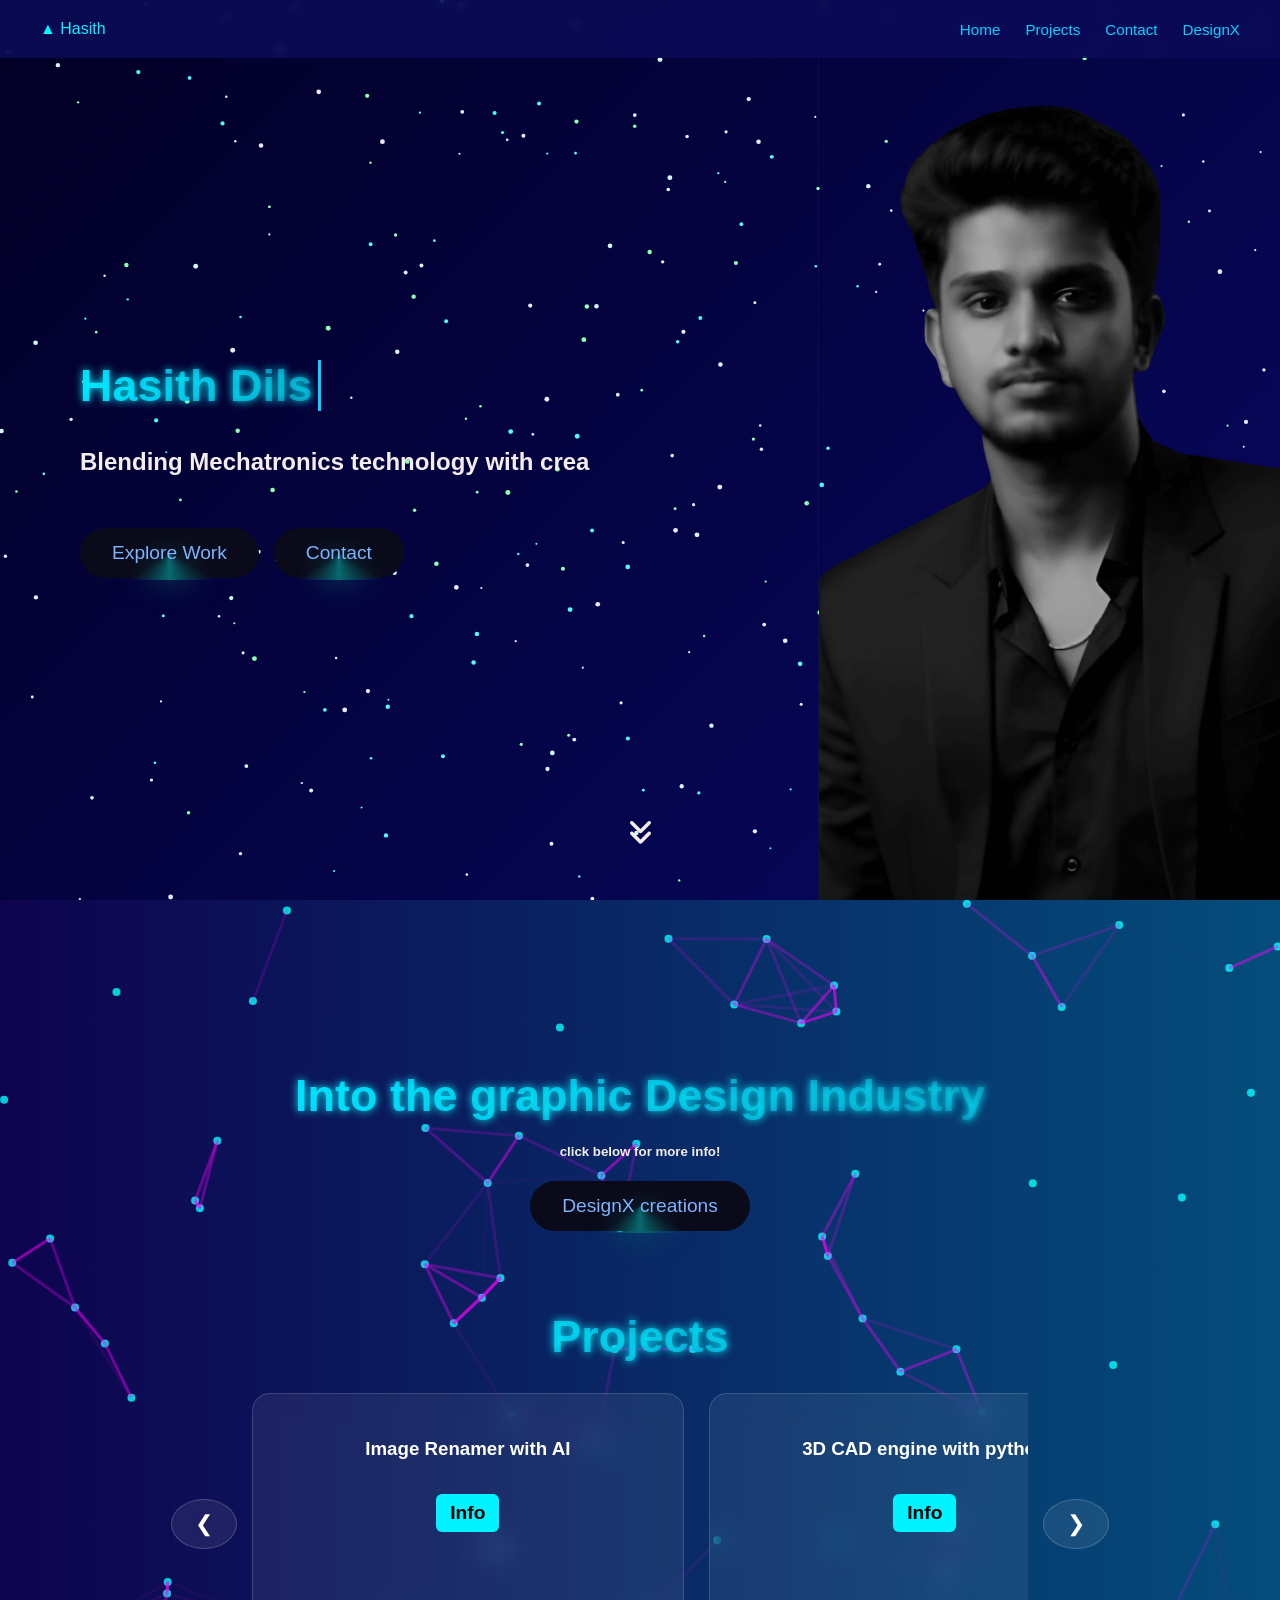
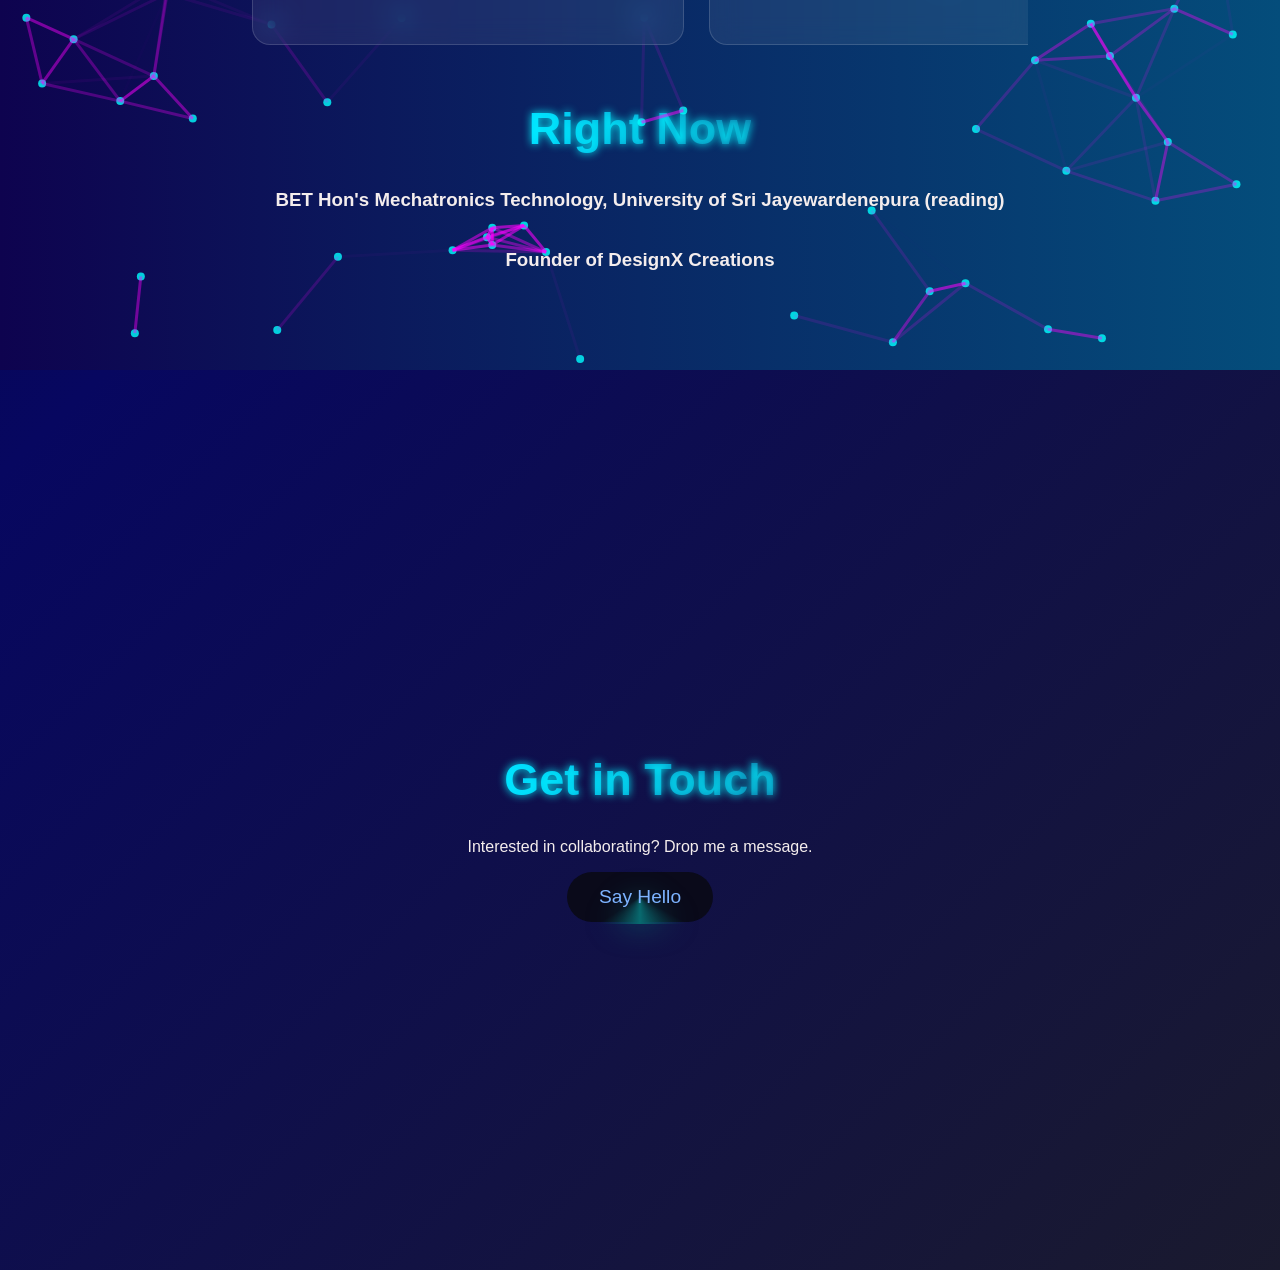
==== commit 62b91ca5: "Add files via upload" ====
--- a/index.html
+++ b/index.html
@@ -69,13 +69,11 @@
                     <div class="carousel">
                         <div class="project-card">
                             <h3>Image Renamer with AI</h3>
-                            <p>Short description</p>
                             <button class="info-btn" data-project="1">Info</button>
                         </div>
 
                         <div class="project-card">
-                            <h3>Project 2</h3>
-                            <p>Short description</p>
+                            <h3>3D CAD engine with python</h3>
                             <button class="info-btn" data-project="2">Info</button>
                         </div>
 
--- a/style.css
+++ b/style.css
@@ -31,6 +31,26 @@
     height: 100%;
     z-index: 1;
     /* Lowest layer */
+}
+
+/* Force left alignment for all text inside the modal */
+#modalBody,
+#modalBody h3,
+#modalBody p,
+#modalBody ul,
+#modalBody li {
+    text-align: left !important;
+}
+
+/* Optional: Add some breathing room so the text is easier to read */
+#modalBody p,
+#modalBody ul {
+    margin-bottom: 15px;
+    line-height: 1.6;
+}
+
+#modalBody ul {
+    padding-left: 20px;
 }
 
 /* Content Container */
@@ -372,6 +392,7 @@
     background: rgba(0, 0, 0, 0.5);
 }
 
+/* Update your existing .modal-content */
 .modal-content {
     background: #111;
     margin: 10% auto;
@@ -379,6 +400,45 @@
     width: 50%;
     border-radius: 12px;
     color: white;
+
+    /* ADD THESE TWO LINES: */
+    max-height: 80vh;
+    /* Prevents the modal from being taller than 80% of the screen */
+    overflow-y: auto;
+    /* Adds a vertical scrollbar when content overflows */
+}
+
+/* Add these mobile-specific adjustments inside your existing @media (max-width: 768px) block, or at the bottom of your file */
+@media (max-width: 768px) {
+    .modal-content {
+        width: 90%;
+        /* Uses more screen width on mobile */
+        margin: 15% auto;
+        /* Adjusts top margin */
+        max-height: 75vh;
+        /* Limits height to trigger the scrollbar */
+        padding: 20px;
+        /* Slightly less padding to save space */
+    }
+
+    /* Ensures the image injected into the modal doesn't break the layout */
+    #modalBody img {
+        max-width: 100%;
+        height: auto;
+        border-radius: 8px;
+        margin-top: 10px;
+    }
+}
+
+#modalBody ul {
+    padding-left: 20px;
+    margin-bottom: 15px;
+}
+
+#modalBody p {
+    margin-bottom: 15px;
+    line-height: 1.5;
+    /* Makes paragraphs easier to read */
 }
 
 .close {
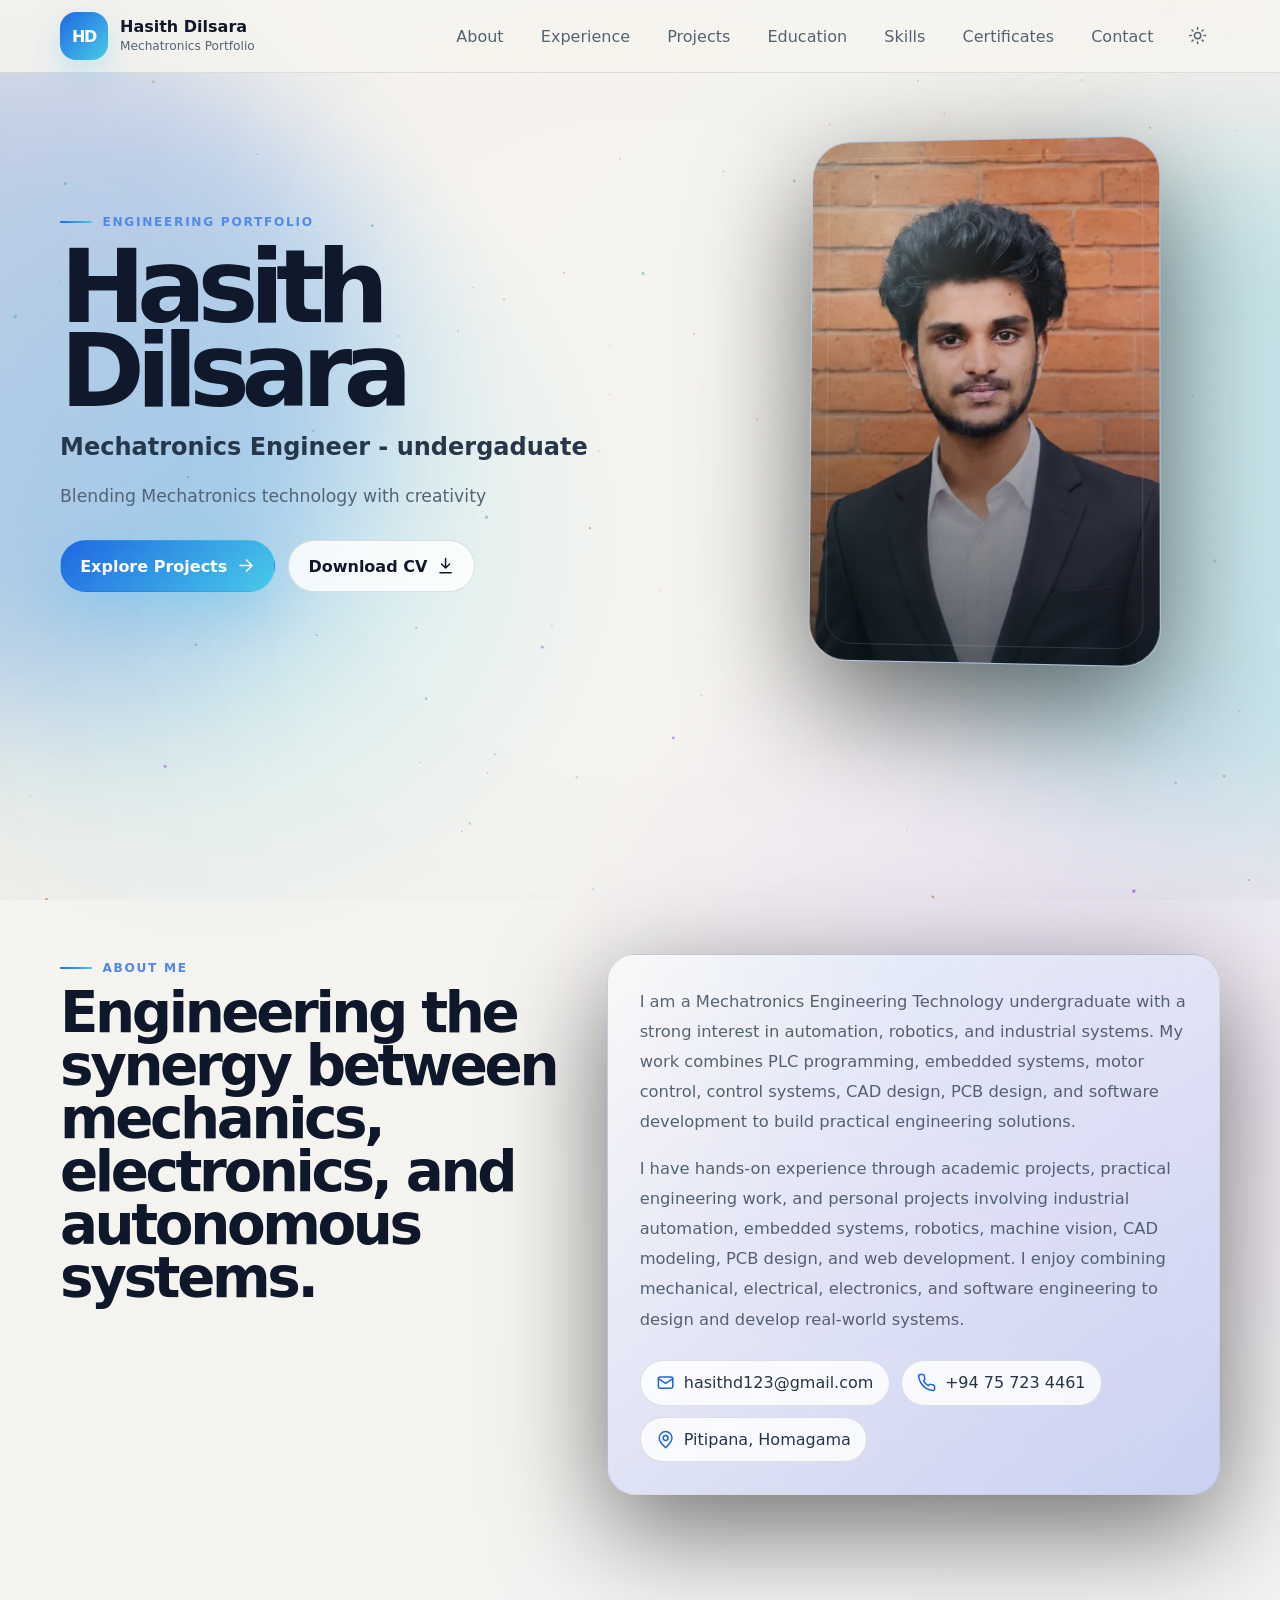
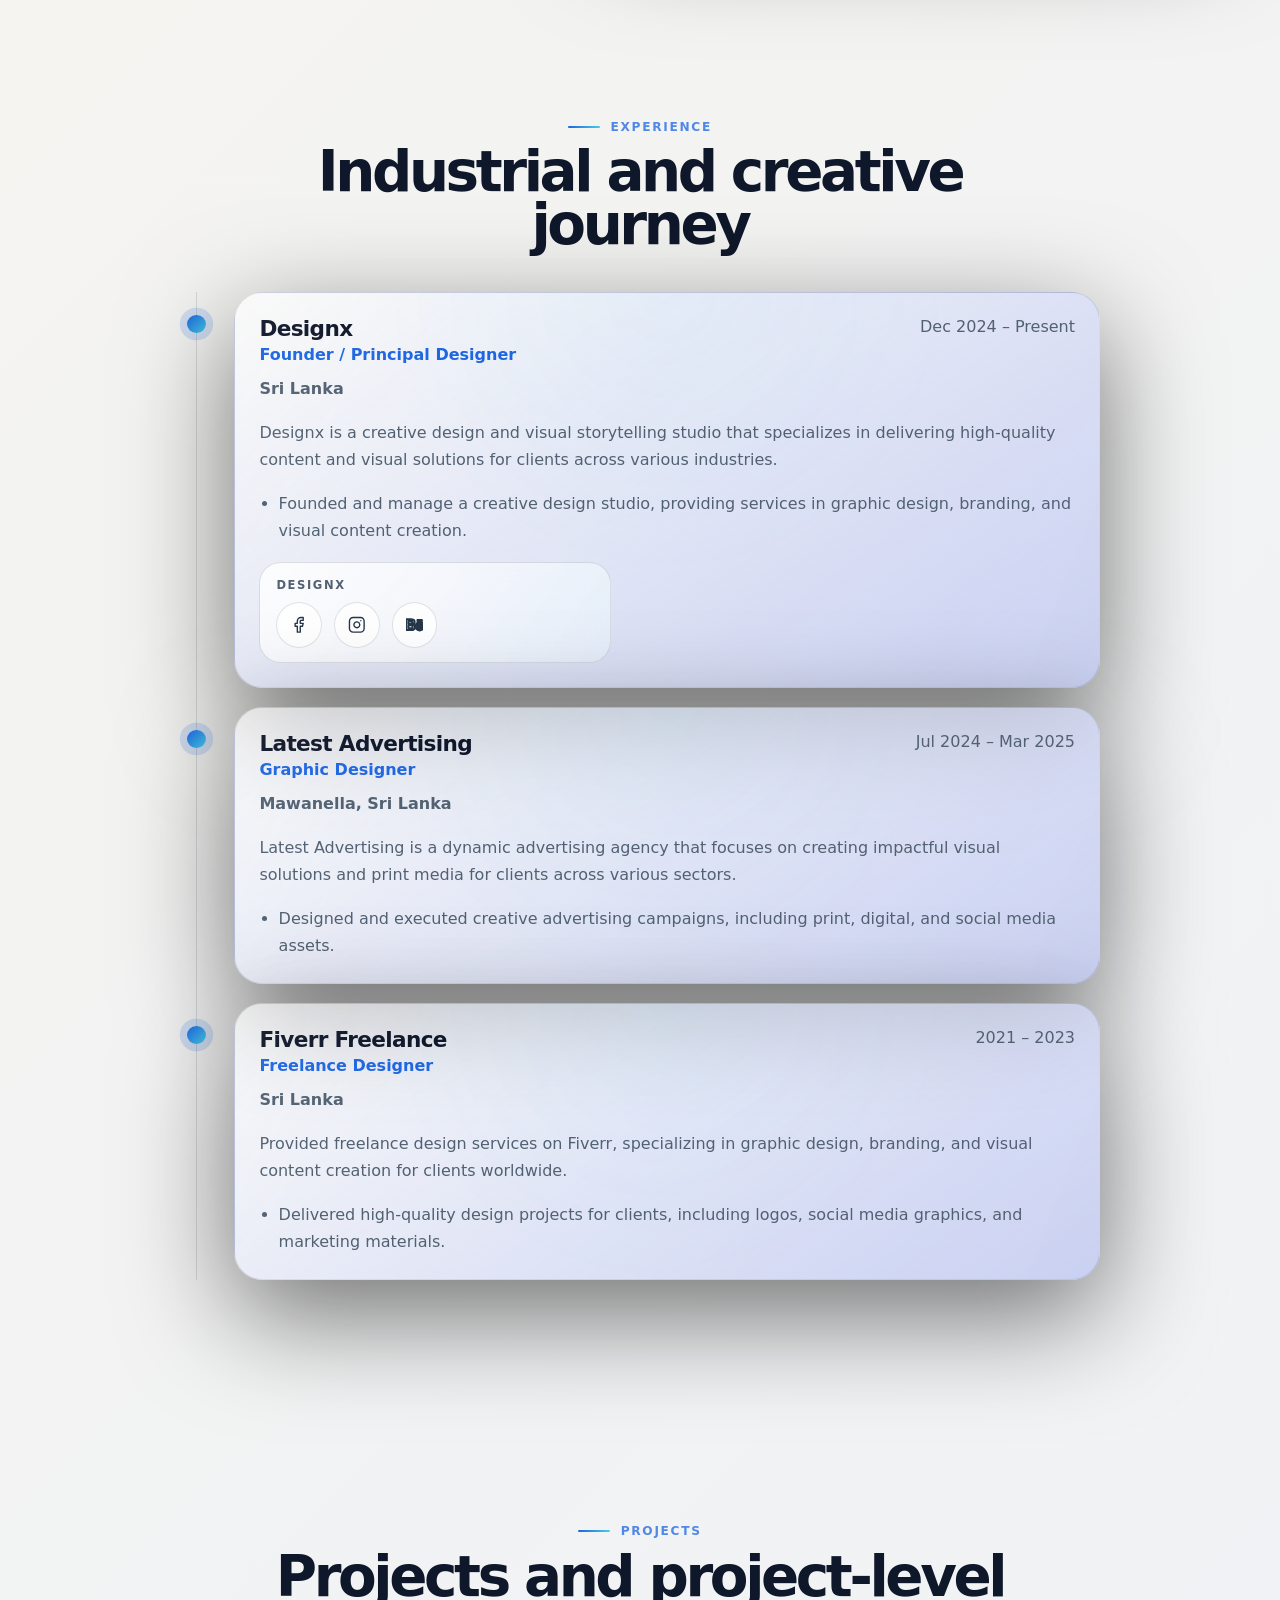
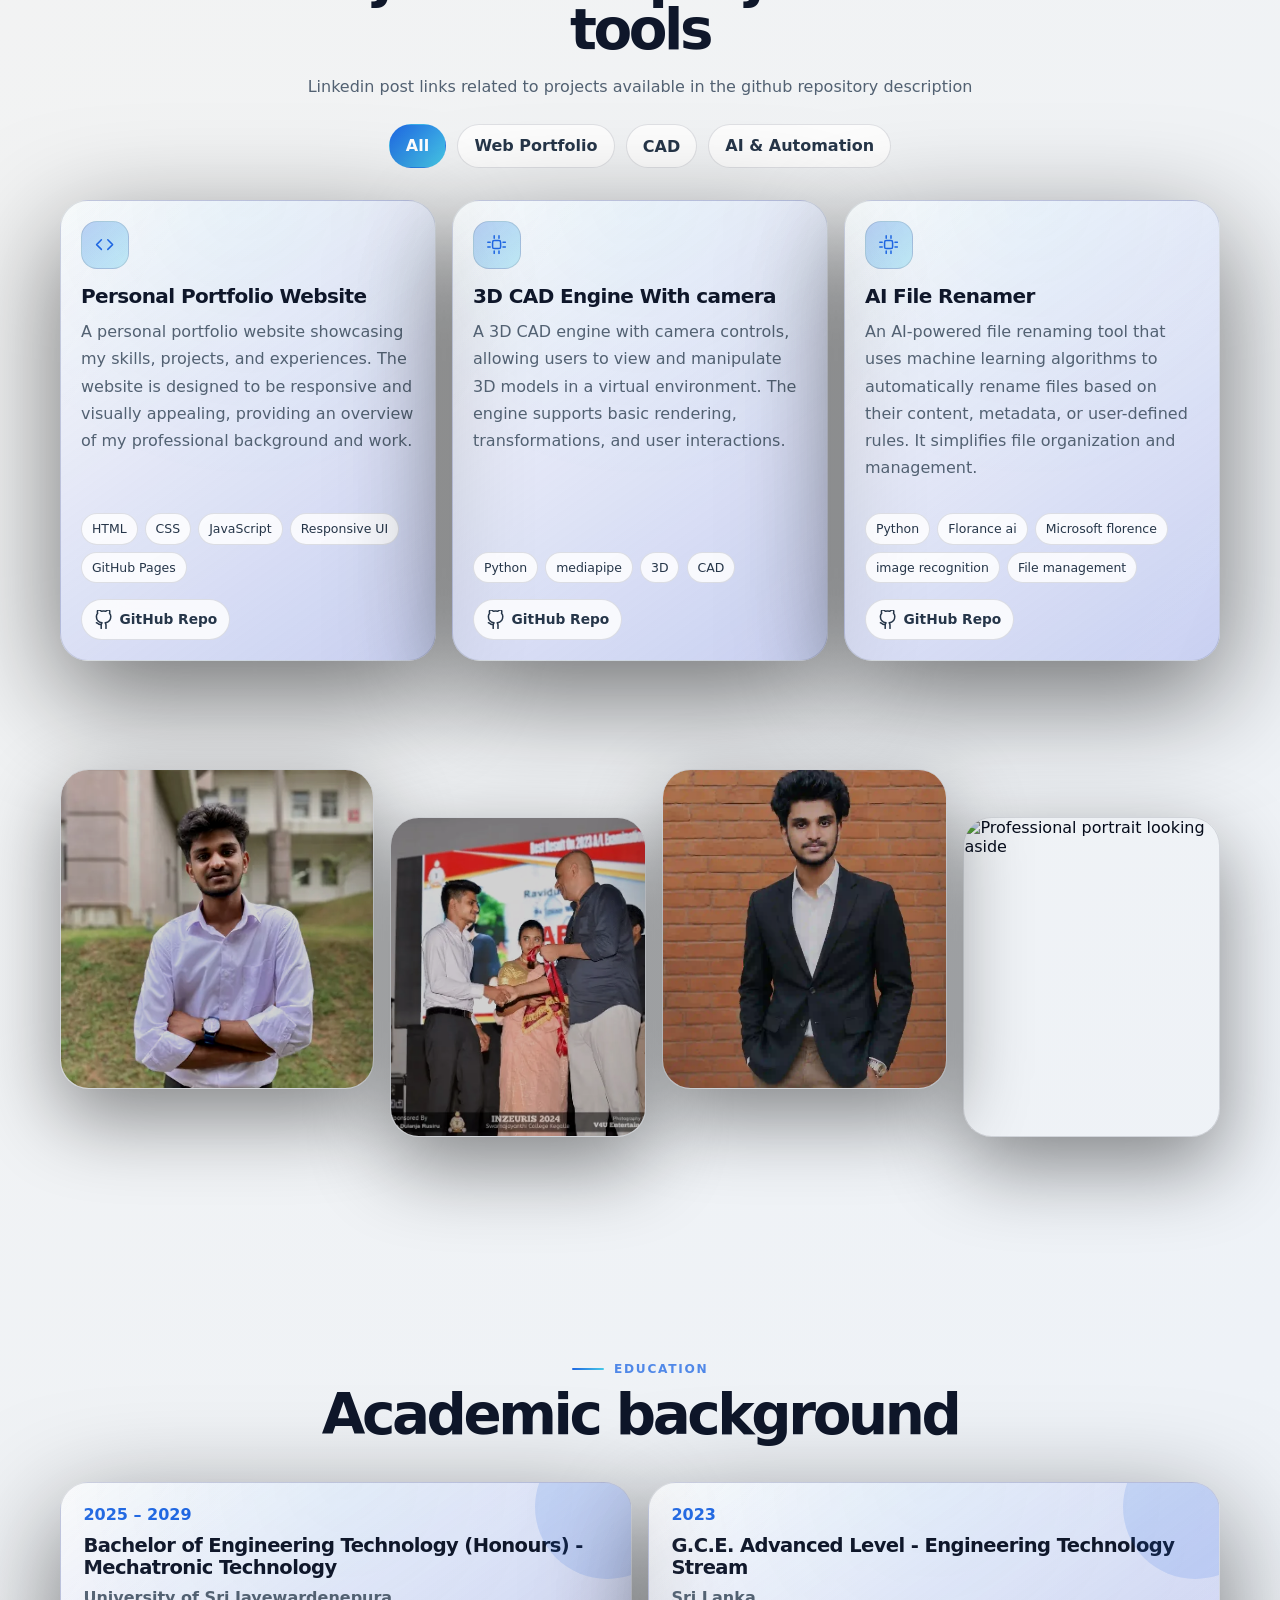
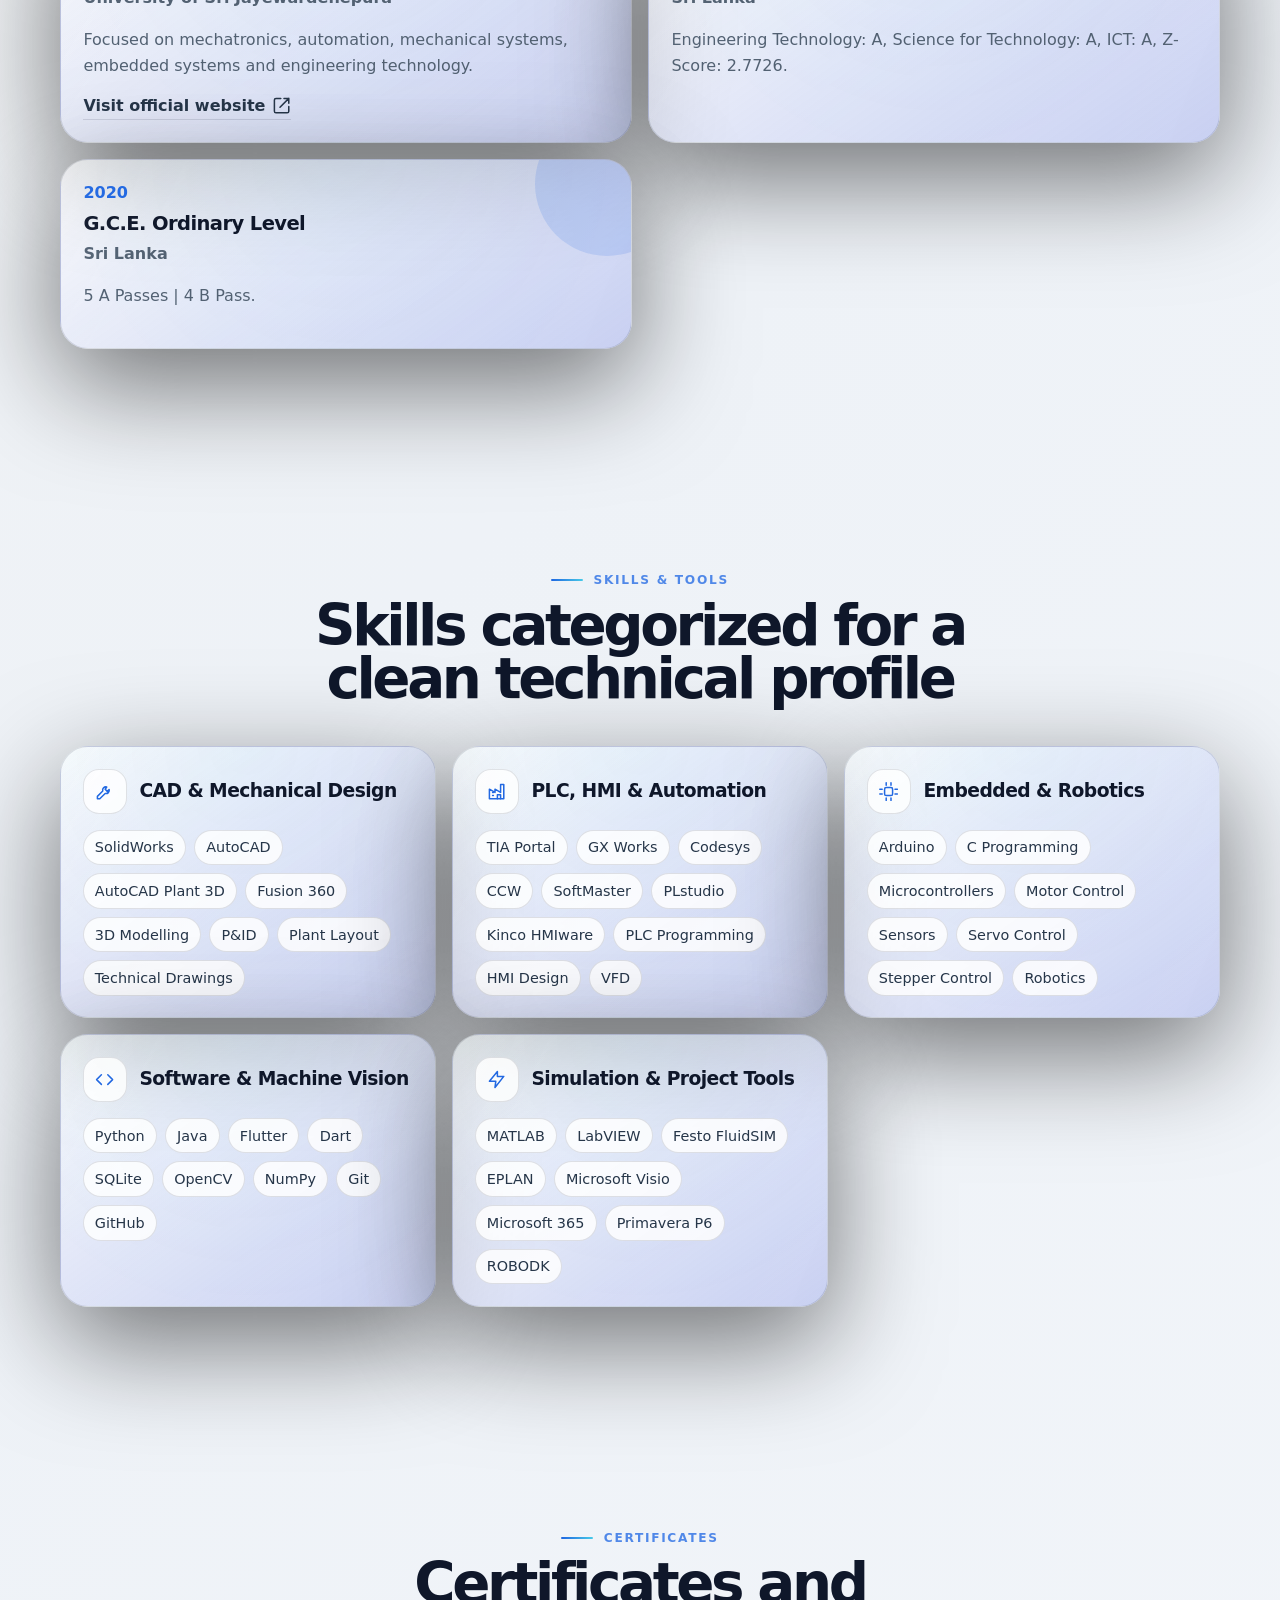
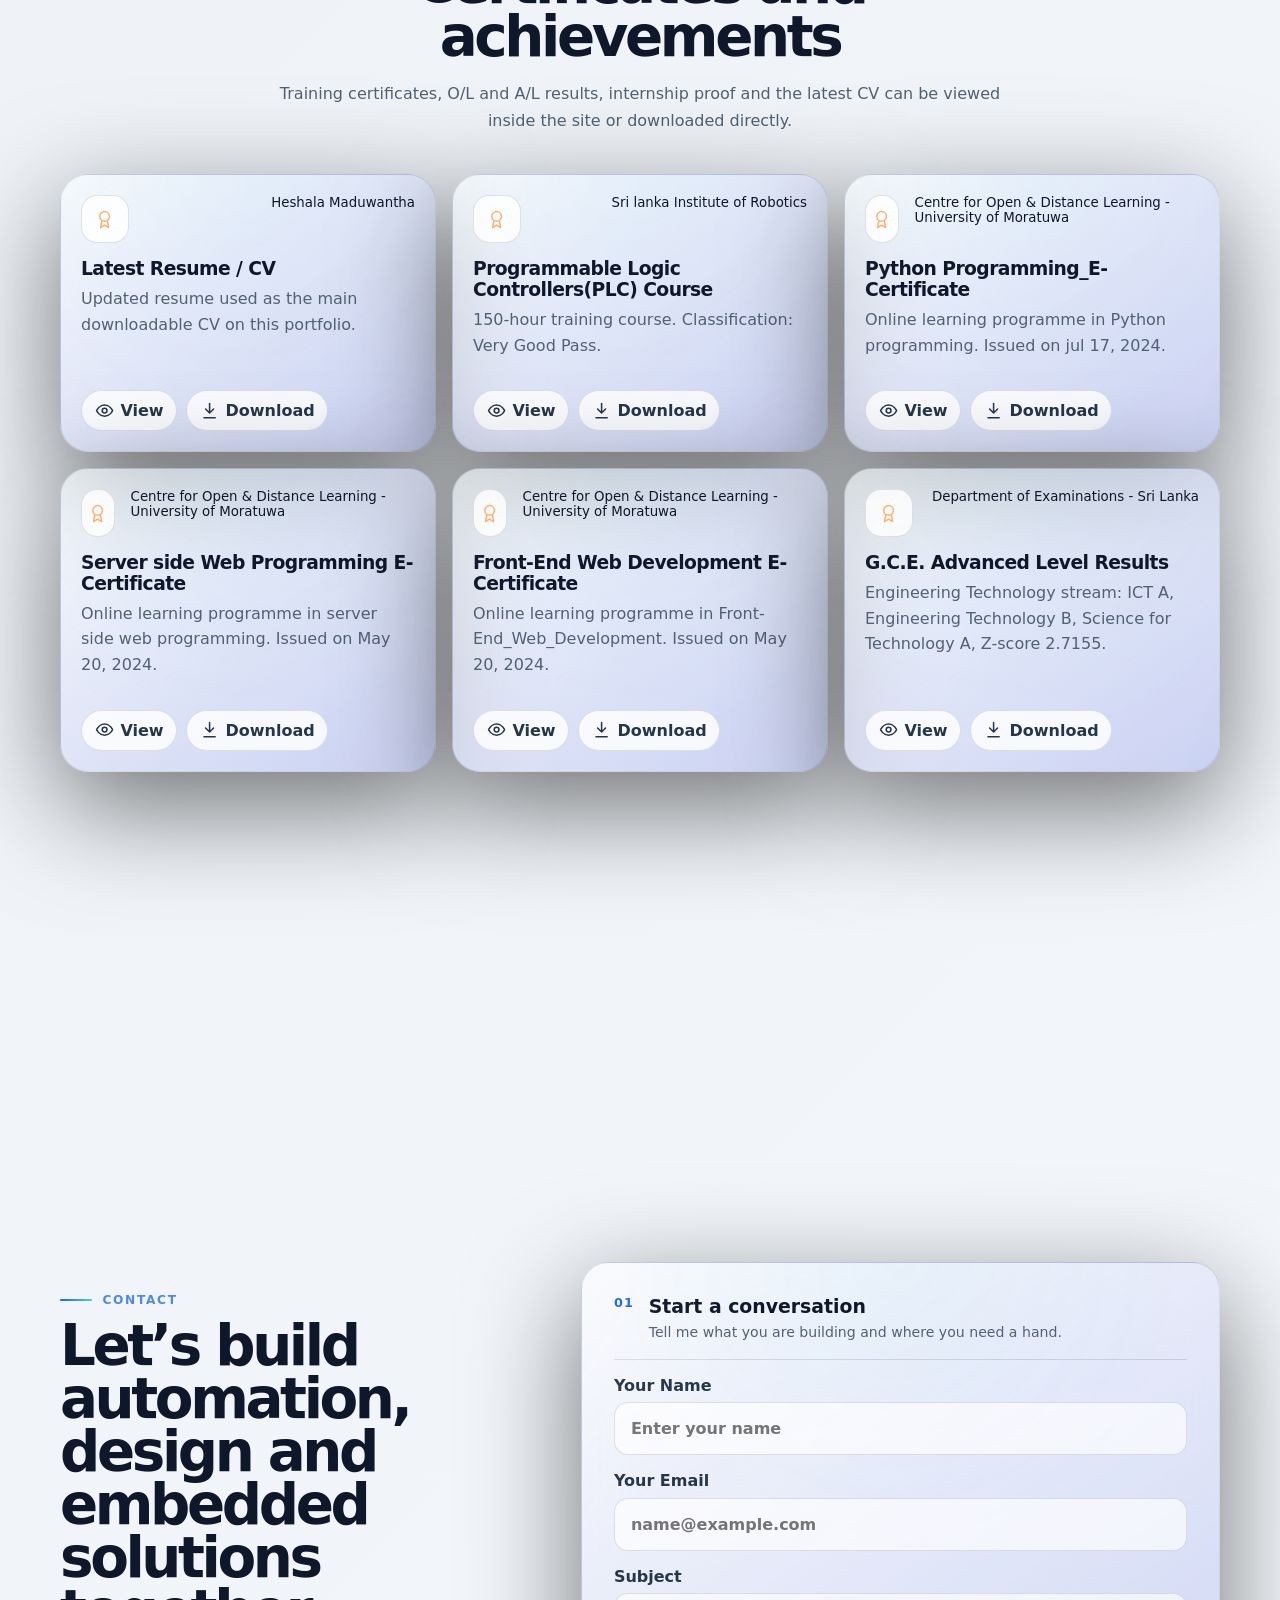
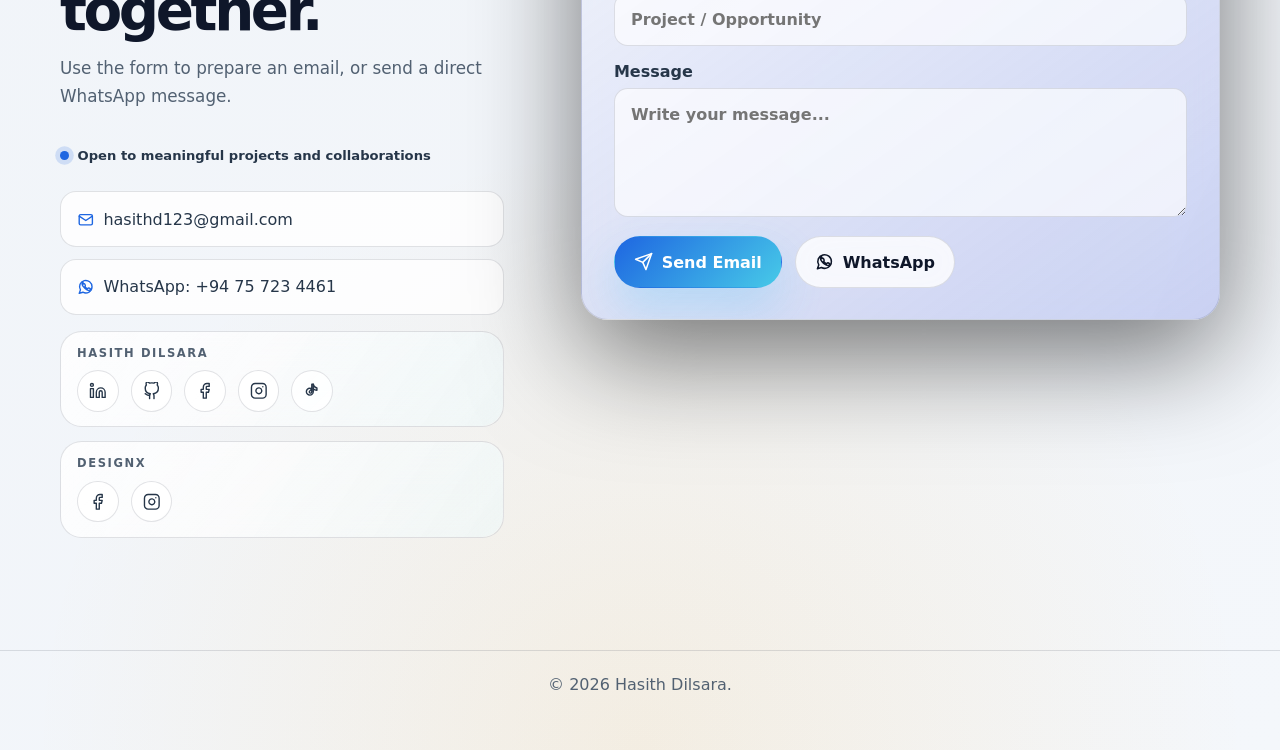
==== commit 23f0855c: "update 2026 sep" ====
--- a/index.html
+++ b/index.html
@@ -1,143 +1,285 @@
-<!DOCTYPE html>
-<html lang="en">
-
-<head>
-    <meta charset="UTF-8">
-    <meta name="viewport" content="width=device-width, initial-scale=1.0">
-    <title>Hasith Dilsara | Portfolio</title>
-    <link rel="stylesheet" href="style.css">
-    <link rel="stylesheet" href="https://cdnjs.cloudflare.com/ajax/libs/font-awesome/6.5.0/css/all.min.css"
-        crossorigin="anonymous" referrerpolicy="no-referrer" />
-    <link rel="icon" type="image/x-icon" href="favicon.ico">
-</head>
-
-<body>
-
-    <canvas id="particleCanvas"></canvas>
-
-    <main class="content">
-        <header>
-            <div class="logo">
-                <span class="logo-icon">▲</span> Hasith
-            </div>
-            <nav class="nav-links">
-                <a href="#hero">Home</a>
-                <a href="#projects">Projects</a>
-                <a href="#contact">Contact</a>
-                <a href="dx.html">DesignX</a>
-            </nav>
-        </header>
-
-        <section class="hero" id="hero">
-            <a href="#projects" class="scroll-down">
-                <i class="fas fa-angle-double-down"></i>
-            </a>
-            <h1 class="highlight"><span id="name-typewriter"></span></h1>
-            <h2><span id="title-typewriter"></span></h2>
-            <div class="cta-group">
-                <a href="#projects" class="btn-primary animated-glow-btn">
-                    <div class="inner"></div>
-                    <span>Explore Work</span>
-                </a>
-                <a href="#contact" class="btn-primary animated-glow-btn">
-                    <div class="inner"></div>
-                    <span>Contact</span>
-                </a>
-            </div>
-            <!-- Right-side large photo (covers ~1/3 of viewport width on desktop) -->
-            <div class="hero-photo-right" aria-hidden="true">
-                <img src="assets/my.png" alt="Hasith Dilsara" class="hero-photo-right-img">
-            </div>
-        </section>
-
-        <section id="projects">
-            <canvas id="projectsCanvas"></canvas> <!-- ADD THIS -->
-            <div class="projects-content">
-                <div class="dxbtn">
-                    <h2 class="highlight">Into the graphic <br class="mobile-break"> Design Industry</h2>
-                    <h5>click below for more info!</h5>
-                    <a href="dx.html" class="btn-primary animated-glow-btn">
-                        <div class="inner"></div>
-                        <span>DesignX creations</span>
-                    </a>
-                </div>
-                <h2 class="highlight">Projects</h2> <!--carousel-->
-
-                <div class="carousel-wrapper">
-                    <button class="arrow left">&#10094;</button>
-
-                    <div class="carousel">
-                        <div class="project-card">
-                            <h3>Image Renamer with AI</h3>
-                            <button class="info-btn" data-project="1">Info</button>
-                        </div>
-
-                        <div class="project-card">
-                            <h3>3D CAD engine with python</h3>
-                            <button class="info-btn" data-project="2">Info</button>
-                        </div>
-
-                        <div class="project-card">
-                            <h3>Project 3</h3>
-                            <p>Short description</p>
-                            <button class="info-btn" data-project="3">Info</button>
-                        </div>
-                    </div>
-
-                    <button class="arrow right">&#10095;</button>
-                </div>
-
-            </div>
-
-
-            <!-- Popup Modal -->
-            <div class="modal" id="projectModal">
-                <div class="modal-content">
-                    <span class="close">&times;</span>
-                    <div id="modalBody"></div>
-                </div>
-            </div>
-            <h2 class="highlight">Right Now</h2>
-            <h3>BET Hon's Mechatronics Technology, University of Sri Jayewardenepura (reading)</h3>
-            <h3>Founder of DesignX Creations</h3>
-        </section>
-
-
-        <section id="contact">
-            <h2 class="highlight">Get in Touch</h2>
-            <p>Interested in collaborating? Drop me a message.</p>
-            <a class="btn-primary animated-glow-btn" id="contactHelloBtn">
-                <div class="inner"></div>
-                <span>Say Hello</span>
-            </a>
-
-
-            <div class="social-menu" id="contactSocialMenu">
-                <a href="https://www.linkedin.com/in/hasith-dilsara/" target="_blank" class="social-item">
-                    <i class="fab fa-linkedin-in"></i>
-                </a>
-
-                <a href="https://github.com/HasithDilsara" target="_blank" class="social-item">
-                    <i class="fab fa-github"></i>
-                </a>
-
-                <a href="https://instagram.com" target="_blank" class="social-item">
-                    <i class="fab fa-instagram"></i>
-                </a>
-
-                <a href="https://twitter.com" target="_blank" class="social-item">
-                    <i class="fab fa-x-twitter"></i>
-                </a>
-
-                <a href="mailto:hasithd123@gmail.com" class="social-item">
-                    <i class="fas fa-envelope"></i>
-                </a>
-            </div>
-
-        </section>
-
-    </main>
-    <script src="script.js"></script>
-</body>
-
-</html>+<!doctype html>
+<html lang="en" data-theme="dark">
+  <head>
+    <meta charset="UTF-8" />
+    <meta name="viewport" content="width=device-width, initial-scale=1.0" />
+    <meta name="description" content="Hasith Dilsara portfolio — cinematic mechatronics, automation, embedded systems, CAD, PCB, software and GitHub project showcase." />
+    <meta name="keywords" content="Hasith Dilsara, Mechatronics, Automation, PLC, HMI, Embedded Systems, CAD, SolidWorks, Flutter, Sri Lanka" />
+    <meta name="author" content="Hasith Dilsara" />
+    <meta property="og:title" content="Hasith Dilsara | Mechatronics & Automation Portfolio" />
+    <meta property="og:description" content="Modern cinematic portfolio showcasing education, experience, projects, tools, certificates and contact options." />
+    <meta property="og:image" content="assets/images/hero-standing.webp" />
+    <meta name="theme-color" content="#090d14" />
+    <title>Hasith Dilsara | Mechatronics Portfolio</title>
+    <link rel="preload" href="assets/images/hero-standing.webp" as="image" />
+    <link rel="stylesheet" href="style.css" />
+  </head>
+  <body>
+    <svg aria-hidden="true" class="icon-sprite">
+      <symbol id="icon-menu" viewBox="0 0 24 24"><path d="M4 7h16M4 12h16M4 17h16"/></symbol>
+      <symbol id="icon-close" viewBox="0 0 24 24"><path d="M18 6 6 18M6 6l12 12"/></symbol>
+      <symbol id="icon-sun" viewBox="0 0 24 24"><circle cx="12" cy="12" r="4"/><path d="M12 2v2M12 20v2M4.93 4.93l1.41 1.41M17.66 17.66l1.41 1.41M2 12h2M20 12h2M4.93 19.07l1.41-1.41M17.66 6.34l1.41-1.41"/></symbol>
+      <symbol id="icon-moon" viewBox="0 0 24 24"><path d="M21 12.7A8.5 8.5 0 1 1 11.3 3a6.5 6.5 0 0 0 9.7 9.7Z"/></symbol>
+      <symbol id="icon-github" viewBox="0 0 24 24"><path d="M15 22v-4a4.8 4.8 0 0 0-1-3c3.5-.4 7-1.7 7-7.8 0-1.7-.6-3.1-1.6-4.2.2-.4.7-2-.2-4.1 0 0-1.3-.4-4.3 1.6A15 15 0 0 0 12 0.2 15 15 0 0 0 9.1.5C6.1-1.5 4.8-1.1 4.8-1.1c-.9 2.1-.4 3.7-.2 4.1A6 6 0 0 0 3 7.2c0 6 3.6 7.4 7 7.8a4.8 4.8 0 0 0-1 3v4" transform="translate(0 1)"/><path d="M9 18c-4 .9-4-2-6-2"/></symbol>
+      <symbol id="icon-linkedin" viewBox="0 0 24 24"><path d="M16 8a6 6 0 0 1 6 6v7h-4v-7a2 2 0 0 0-4 0v7h-4v-7a6 6 0 0 1 6-6Z"/><path d="M2 9h4v12H2z"/><circle cx="4" cy="4" r="2"/></symbol>
+      <symbol id="icon-facebook" viewBox="0 0 24 24"><path d="M18 2h-3a5 5 0 0 0-5 5v3H7v4h3v8h4v-8h3l1-4h-4V7a1 1 0 0 1 1-1h3Z"/></symbol>
+      <symbol id="icon-instagram" viewBox="0 0 24 24"><rect x="2" y="2" width="20" height="20" rx="5"/><path d="M16 11.37A4 4 0 1 1 12.63 8 4 4 0 0 1 16 11.37Z"/><path d="M17.5 6.5h.01"/></symbol>
+      <symbol id="icon-tiktok" viewBox="0 0 24 24"><path d="M14 3v10.2a4.7 4.7 0 1 1-4.7-4.7c.5 0 1 .1 1.5.2v3.1a1.7 1.7 0 1 0 1.2 1.6V3h2Z"/><path d="M14 3c.6 3 2.4 4.8 5 5.2v3.1c-2.1-.1-3.8-.8-5-2.1"/></symbol>
+      <symbol id="icon-threads" viewBox="0 0 24 24"><path d="M12 22c-5.6 0-9.5-3.8-9.5-10S6.4 2 12 2s9.5 3.8 9.5 10-3.9 10-9.5 10Z"/><path d="M15.6 9.1c-.5-1.7-1.8-2.7-3.7-2.7-2.4 0-4.1 1.6-4.1 5.4 0 3.4 1.5 5.1 4.3 5.1 2.2 0 3.8-1.1 3.8-2.8 0-1.8-1.6-2.7-3.8-2.7-1.3 0-2.2.5-2.2 1.4s.8 1.5 2 1.5c1.7 0 3.4-.9 4.2-2.4.5-.9.5-1.8.2-2.8"/></symbol>
+      <symbol id="icon-mail" viewBox="0 0 24 24"><rect x="3" y="5" width="18" height="14" rx="2"/><path d="m3 7 9 6 9-6"/></symbol>
+      <symbol id="icon-phone" viewBox="0 0 24 24"><path d="M22 16.9v3a2 2 0 0 1-2.2 2 19.8 19.8 0 0 1-8.6-3.1 19.4 19.4 0 0 1-6-6A19.8 19.8 0 0 1 2.1 4.2 2 2 0 0 1 4.1 2h3a2 2 0 0 1 2 1.7c.1 1 .4 2 .7 2.8a2 2 0 0 1-.4 2.1L8.1 9.9a16 16 0 0 0 6 6l1.3-1.3a2 2 0 0 1 2.1-.4c.9.3 1.8.6 2.8.7A2 2 0 0 1 22 16.9Z"/></symbol>
+      <symbol id="icon-map" viewBox="0 0 24 24"><path d="M20 10c0 5-8 12-8 12S4 15 4 10a8 8 0 1 1 16 0Z"/><circle cx="12" cy="10" r="3"/></symbol>
+      <symbol id="icon-external" viewBox="0 0 24 24"><path d="M15 3h6v6M10 14 21 3"/><path d="M21 13v6a2 2 0 0 1-2 2H5a2 2 0 0 1-2-2V5a2 2 0 0 1 2-2h6"/></symbol>
+      <symbol id="icon-download" viewBox="0 0 24 24"><path d="M12 3v12M7 10l5 5 5-5"/><path d="M5 21h14"/></symbol>
+      <symbol id="icon-eye" viewBox="0 0 24 24"><path d="M2 12s3.5-7 10-7 10 7 10 7-3.5 7-10 7S2 12 2 12Z"/><circle cx="12" cy="12" r="3"/></symbol>
+      <symbol id="icon-send" viewBox="0 0 24 24"><path d="m22 2-7 20-4-9-9-4Z"/><path d="M22 2 11 13"/></symbol>
+      <symbol id="icon-whatsapp" viewBox="0 0 24 24"><path d="M20.5 11.9A8.5 8.5 0 0 1 8 19.4L3 21l1.7-4.8A8.5 8.5 0 1 1 20.5 12Z"/><path d="M8.8 8.3c.2-.5.4-.5.7-.5h.5c.2 0 .4 0 .6.4l.8 1.9c.1.3.1.5-.1.7l-.4.5c-.2.2-.2.3 0 .6a7.2 7.2 0 0 0 3.1 2.7c.3.1.5.1.7-.1l.7-.8c.2-.2.4-.3.7-.2l2 .9c.3.1.4.4.4.6-.1.7-.6 1.4-1.1 1.6-.5.3-1.7.4-3.8-.5-3.2-1.4-5.2-4.6-5.4-4.8-.1-.2-1.3-1.7-1.3-3.3 0-1.5.8-2.2 1.1-2.5Z"/></symbol>
+      <symbol id="icon-briefcase" viewBox="0 0 24 24"><rect x="2" y="7" width="20" height="14" rx="2"/><path d="M16 7V5a2 2 0 0 0-2-2h-4a2 2 0 0 0-2 2v2M2 13h20"/></symbol>
+      <symbol id="icon-graduation" viewBox="0 0 24 24"><path d="m22 10-10-5-10 5 10 5 10-5Z"/><path d="M6 12v5c3 2 9 2 12 0v-5"/></symbol>
+      <symbol id="icon-cpu" viewBox="0 0 24 24"><rect x="7" y="7" width="10" height="10" rx="2"/><path d="M9 1v3M15 1v3M9 20v3M15 20v3M20 9h3M20 15h3M1 9h3M1 15h3"/></symbol>
+      <symbol id="icon-tools" viewBox="0 0 24 24"><path d="M14.7 6.3a4 4 0 0 0-5 5L3 18v3h3l6.7-6.7a4 4 0 0 0 5-5l-2.4 2.4-2.6-2.6Z"/></symbol>
+      <symbol id="icon-award" viewBox="0 0 24 24"><circle cx="12" cy="8" r="6"/><path d="M15.5 13.2 17 22l-5-3-5 3 1.5-8.8"/></symbol>
+      <symbol id="icon-code" viewBox="0 0 24 24"><path d="m16 18 6-6-6-6M8 6l-6 6 6 6"/></symbol>
+      <symbol id="icon-factory" viewBox="0 0 24 24"><path d="M3 21V9l7 4V9l7 4V3h4v18Z"/><path d="M13 21v-5h4v5M7 17h1M7 13h1"/></symbol>
+      <symbol id="icon-spark" viewBox="0 0 24 24"><path d="M13 2 3 14h8l-1 8 11-14h-8Z"/></symbol>
+      <symbol id="icon-arrow" viewBox="0 0 24 24"><path d="M5 12h14M13 5l7 7-7 7"/></symbol>
+      <symbol id="icon-chevron-up" viewBox="0 0 24 24"><path d="m6 15 6-6 6 6"/></symbol>
+      <symbol id="icon-behance" viewBox="0 0 16 16">
+  <path d="M4.654 3c.461 0 .887.035 1.278.14.39.07.711.216.996.391s.497.426.641.747c.14.32.216.711.216 1.137 0 .496-.106.922-.356 1.242-.215.32-.566.606-.997.817.606.176 1.067.496 1.348.922s.461.957.461 1.563c0 .496-.105.922-.285 1.278a2.3 2.3 0 0 1-.782.887c-.32.215-.711.39-1.137.496a5.3 5.3 0 0 1-1.278.176L0 12.803V3zm-.285 3.978c.39 0 .71-.105.957-.285.246-.18.355-.497.355-.887 0-.216-.035-.426-.105-.567a1 1 0 0 0-.32-.355 1.8 1.8 0 0 0-.461-.176c-.176-.035-.356-.035-.567-.035H2.17v2.31c0-.005 2.2-.005 2.2-.005zm.105 4.193c.215 0 .426-.035.606-.07.176-.035.356-.106.496-.216s.25-.215.356-.39c.07-.176.14-.391.14-.641 0-.496-.14-.852-.426-1.102-.285-.215-.676-.32-1.137-.32H2.17v2.734h2.305zm6.858-.035q.428.427 1.278.426c.39 0 .746-.106 1.032-.286q.426-.32.53-.64h1.74c-.286.851-.712 1.457-1.278 1.848-.566.355-1.243.566-2.06.566a4.1 4.1 0 0 1-1.527-.285 2.8 2.8 0 0 1-1.137-.782 2.85 2.85 0 0 1-.712-1.172c-.175-.461-.25-.957-.25-1.528 0-.531.07-1.032.25-1.493.18-.46.426-.852.747-1.207.32-.32.711-.606 1.137-.782a4 4 0 0 1 1.493-.285c.606 0 1.137.105 1.598.355.46.25.817.532 1.102.958.285.39.496.851.641 1.348.07.496.105.996.07 1.563h-5.15c0 .58.21 1.11.496 1.396m2.24-3.732c-.25-.25-.642-.391-1.103-.391-.32 0-.566.07-.781.176s-.356.25-.496.39a.96.96 0 0 0-.25.497c-.036.175-.07.32-.07.46h3.196c-.07-.526-.25-.882-.497-1.132zm-3.127-3.728h3.978v.957h-3.978z"/></symbol>
+    </svg>
+
+    <div class="noise"></div>
+    <div class="aurora aurora-one"></div>
+    <div class="aurora aurora-two"></div>
+    <canvas id="particle-canvas" aria-hidden="true"></canvas>
+
+    <header class="site-header" id="top">
+      <nav class="navbar" aria-label="Main navigation">
+        <a class="brand" href="#home" aria-label="Hasith portfolio home">
+          <span class="brand-mark">HD</span>
+          <span>
+            <strong>Hasith Dilsara</strong>
+            <small>Mechatronics Portfolio</small>
+          </span>
+        </a>
+        <button class="nav-toggle" type="button" aria-label="Open menu" aria-expanded="false">
+          <svg><use href="#icon-menu"></use></svg>
+        </button>
+        <div class="nav-panel" data-nav-panel>
+          <a href="#about">About</a>
+          <a href="#experience">Experience</a>
+          <a href="#projects">Projects</a>
+          <a href="#education">Education</a>
+          <a href="#skills">Skills</a>
+          <a href="#certificates">Certificates</a>
+          <a href="#contact">Contact</a>
+          <button class="theme-toggle" type="button" aria-label="Toggle dark and light mode">
+            <svg class="moon-icon"><use href="#icon-moon"></use></svg>
+            <svg class="sun-icon"><use href="#icon-sun"></use></svg>
+          </button>
+        </div>
+      </nav>
+    </header>
+
+    <main>
+      <section class="hero section" id="home">
+        <div class="container hero-grid">
+          <div class="hero-copy reveal">
+            <span class="eyebrow"><span></span>Engineering Portfolio</span>
+            <h1>Hasith Dilsara</h1>
+            <p class="hero-title">Mechatronics Engineer - undergaduate</p>
+            <p class="hero-text">
+              Blending Mechatronics technology with creativity
+            </p>
+            <div class="hero-actions">
+              <a class="btn primary" href="#projects">
+                Explore Projects <svg><use href="#icon-arrow"></use></svg>
+              </a>
+              <a class="btn ghost" href="assets/documents/Hasith Dilsara CV.pdf" alt="page under construction" download>
+                Download CV <svg><use href="#icon-download"></use></svg>
+              </a>
+            </div>
+          </div>
+
+          <div class="hero-visual reveal delay-1">
+            <div class="portrait-frame">
+              <img src="assets/images/hero-standing.webp" width="934" height="1400" alt="Hasith Dilsara in formal suit" fetchpriority="high" />
+              <div class="scan-line"></div>
+            </div>
+          </div>
+        </div>
+      </section>
+
+      <section class="section" id="about">
+        <div class="container section-grid about-grid">
+          <div class="section-heading reveal">
+            <span class="eyebrow"><span></span> About Me</span>
+            <h2>Engineering the synergy between mechanics, electronics, and autonomous systems.</h2>
+          </div>
+          <div class="about-card glass reveal delay-1">
+            <p>
+              I am a Mechatronics Engineering Technology undergraduate with a strong interest in automation, robotics, and industrial systems. My work combines PLC programming, embedded systems, motor control, control systems, CAD design, PCB design, and software development to build practical engineering solutions.            </p>
+            <p>
+              I have hands-on experience through academic projects, practical engineering work, and personal projects involving industrial automation, embedded systems, robotics, machine vision, CAD modeling, PCB design, and web development. I enjoy combining mechanical, electrical, electronics, and software engineering to design and develop real-world systems.            </p>
+            <div class="contact-chips">
+              <a href="mailto:hasithd123@gmail.com"><svg><use href="#icon-mail"></use></svg>hasithd123@gmail.com</a>
+              <a href="tel:++94757234461"><svg><use href="#icon-phone"></use></svg>+94 75 723 4461</a>
+              <span><svg><use href="#icon-map"></use></svg>Pitipana, Homagama</span>
+            </div>
+          </div>
+        </div>
+      </section>
+
+      <section class="section" id="experience">
+        <div class="container">
+          <div class="section-heading center reveal">
+            <span class="eyebrow"><span></span> Experience</span>
+            <h2>Industrial and creative journey</h2>
+          </div>
+          <div class="timeline" id="experience-list"></div>
+        </div>
+      </section>
+
+      <section class="section" id="projects">
+        <div class="container">
+          <div class="section-heading center reveal">
+            <span class="eyebrow"><span></span> Projects</span>
+            <h2>Projects and project-level tools</h2>
+            <p>Linkedin post links related to projects available in the github repository description</p>
+          </div>
+          <div class="filter-row reveal" id="project-filters"></div>
+          <div class="projects-grid" id="projects-grid"></div>
+        </div>
+      </section>
+
+      <section class="section gallery-section" aria-label="Profile image gallery">
+        <div class="container gallery-grid reveal">
+          <img src="assets/images/portrait-formal.webp" loading="lazy" alt="Professional portrait near railing" />
+          <img src="assets/images/inzeuriz.webp" loading="lazy" alt="Side professional portrait" />
+          <img src="assets/images/formal.webp" loading="lazy" alt="Formal professional portrait" />
+          <img src="assets/images/portrait-look.webp" loading="lazy" alt="Professional portrait looking aside" />
+        </div>
+      </section>
+
+      
+
+      <section class="section" id="education">
+        <div class="container">
+          <div class="section-heading center reveal">
+            <span class="eyebrow"><span></span> Education</span>
+            <h2>Academic background</h2>
+          </div>
+          <div class="education-grid" id="education-grid"></div>
+        </div>
+      </section>
+      <section class="section" id="skills">
+        <div class="container">
+          <div class="section-heading center reveal">
+            <span class="eyebrow"><span></span> Skills & Tools</span>
+            <h2>Skills categorized for a clean technical profile</h2>
+          </div>
+          <div class="skills-grid" id="skills-grid"></div>
+        </div>
+      </section>
+      <section class="section" id="certificates">
+        <div class="container">
+          <div class="section-heading center reveal">
+            <span class="eyebrow"><span></span> Certificates</span>
+            <h2>Certificates and achievements</h2>
+            <p>Training certificates, O/L and A/L results, internship proof and the latest CV can be viewed inside the site or downloaded directly.</p>
+          </div>
+          <div class="cert-grid" id="cert-grid"></div>
+        </div>
+      </section>
+
+      <section class="section contact-section" id="contact">
+        <div class="container contact-grid">
+          <div class="section-heading contact-intro reveal">
+            <span class="eyebrow"><span></span> Contact</span>
+            <h2>Let’s build automation, design and embedded solutions together.</h2>
+            <p>Use the form to prepare an email, or send a direct WhatsApp message.</p>
+            <div class="contact-status"><span></span> Open to meaningful projects and collaborations</div>
+            <div class="contact-stack">
+              <a href="mailto:hasithd123@gmail.com"><svg><use href="#icon-mail"></use></svg>hasithd123@gmail.com</a>
+              <a href="https://wa.me/+94757234461" target="_blank" rel="noreferrer"><svg><use href="#icon-whatsapp"></use></svg>WhatsApp: +94 75 723 4461</a>
+            </div>
+            <div class="contact-social-groups" aria-label="Social media links">
+              <div class="contact-social-card">
+                <span>Hasith Dilsara</span>
+                <div class="social-row compact" aria-label="Hasith Dilsara social links">
+                  <a href="https://www.linkedin.com/in/hasith-dilsara/" target="_blank" rel="noreferrer" aria-label="LinkedIn"><svg><use href="#icon-linkedin"></use></svg></a>
+                  <a href="https://github.com/HasithDilsara/" target="_blank" rel="noreferrer" aria-label="GitHub"><svg><use href="#icon-github"></use></svg></a>
+                  <a href="https://web.facebook.com/wwolflk/" target="_blank" rel="noreferrer" aria-label="Facebook"><svg><use href="#icon-facebook"></use></svg></a>
+                  <a href="https://www.instagram.com/hasith____" target="_blank" rel="noreferrer" aria-label="Instagram"><svg><use href="#icon-instagram"></use></svg></a>
+                  <a href="https://www.tiktok.com/@hasith_dilsara" target="_blank" rel="noreferrer" aria-label="TikTok"><svg><use href="#icon-tiktok"></use></svg></a>
+                </div>
+              </div>
+              <div class="contact-social-card">
+                <span>Designx</span>
+                <div class="social-row compact" aria-label="Designx social links">
+                  <a href="https://web.facebook.com/designXsl" target="_blank" rel="noreferrer" aria-label="Designx Facebook"><svg><use href="#icon-facebook"></use></svg></a>
+                  <a href="https://www.instagram.com/designx_creations" target="_blank" rel="noreferrer" aria-label="Designx Instagram"><svg><use href="#icon-instagram"></use></svg></a>
+                </div>
+              </div>
+            </div>
+          </div>
+          <form class="contact-form glass reveal delay-1" id="contact-form">
+            <div class="contact-form-heading">
+              <span class="contact-form-number">01</span>
+              <div>
+                <strong>Start a conversation</strong>
+                <p>Tell me what you are building and where you need a hand.</p>
+              </div>
+            </div>
+            <label>
+              Your Name
+              <input type="text" name="name" placeholder="Enter your name" required />
+            </label>
+            <label>
+              Your Email
+              <input type="email" name="email" placeholder="name@example.com" required />
+            </label>
+            <label>
+              Subject
+              <input type="text" name="subject" placeholder="Project / Opportunity" required />
+            </label>
+            <label>
+              Message
+              <textarea name="message" rows="5" placeholder="Write your message..." required></textarea>
+            </label>
+            <div class="form-actions">
+              <button class="btn primary" type="submit"><svg><use href="#icon-send"></use></svg> Send Email</button>
+              <button class="btn ghost" type="button" id="whatsapp-button"><svg><use href="#icon-whatsapp"></use></svg> WhatsApp</button>
+            </div>
+          </form>
+        </div>
+      </section>
+    </main>
+
+    <footer class="footer">
+      <div class="container footer-inner">
+        <p>© <span id="year"></span> Hasith Dilsara.</p>
+      </div>
+    </footer>
+
+    <button class="back-top" type="button" aria-label="Back to top">
+      <svg aria-hidden="true"><use href="#icon-chevron-up"></use></svg>
+    </button>
+
+    <div class="modal" id="pdf-modal" aria-hidden="true" role="dialog" aria-label="Certificate viewer">
+      <div class="modal-backdrop" data-close-modal></div>
+      <div class="modal-panel">
+        <div class="modal-header">
+          <strong id="modal-title">Certificate</strong>
+          <a class="modal-open-new" id="modal-open-new" href="#" target="_blank" rel="noreferrer">Open PDF in new tab</a>
+          <button type="button" data-close-modal aria-label="Close certificate viewer">
+            <svg><use href="#icon-close"></use></svg>
+          </button>
+        </div>
+        <iframe id="pdf-frame" title="Certificate PDF viewer"></iframe>
+      </div>
+    </div>
+
+    <script src="script.js" defer></script>
+  </body>
+</html>
--- a/style.css
+++ b/style.css
@@ -1,808 +1,830 @@
-:root {
-    --google-blue: #4285F4;
-    --google-red: #EA4335;
-    --google-yellow: #FBBC05;
-    --google-green: #34A853;
-    --text-main: #f4eded;
-    --border-gray: #dadce0;
-}
-
-/* Enable smooth scrolling for the whole page */
-html {
-    scroll-behavior: smooth;
-}
-
-body,
-html {
-    margin: 0;
-    padding: 0;
-    width: 100%;
-    background: linear-gradient(135deg, #020024 0%, #070760 50%, #1a1a2e 100%);
-    font-family: 'Google Sans', Roboto, Arial, sans-serif;
-    color: var(--text-main);
-}
-
-/* Background Canvas - stays fixed behind content */
-#particleCanvas {
-    position: fixed;
-    top: 0;
-    left: 0;
-    width: 100%;
-    height: 100%;
-    z-index: 1;
-    /* Lowest layer */
-}
-
-/* Force left alignment for all text inside the modal */
-#modalBody,
-#modalBody h3,
-#modalBody p,
-#modalBody ul,
-#modalBody li {
-    text-align: left !important;
-}
-
-/* Optional: Add some breathing room so the text is easier to read */
-#modalBody p,
-#modalBody ul {
-    margin-bottom: 15px;
-    line-height: 1.6;
-}
-
-#modalBody ul {
-    padding-left: 20px;
-}
-
-/* Content Container */
-.content {
-    position: relative;
-    z-index: 2;
-    /* Sits above canvas */
-    width: 100%;
-}
-
-/* Navigation */
-header {
-    position: fixed;
-    top: 0;
-    width: 100%;
-    padding: 20px 40px;
-    display: flex;
-    justify-content: space-between;
-    align-items: center;
-    box-sizing: border-box;
-    z-index: 10;
-    background: rgba(12, 12, 90, 0.8);
-    backdrop-filter: blur(5px);
-    /* Soft glass effect */
-    color: #00f3ff;
-}
-
-.nav-links {
-    display: flex;
-    gap: 25px;
-}
-
-.nav-links a {
-    text-decoration: none;
-    color: var(--text-main);
-    font-weight: 500;
-    font-size: 0.95rem;
-    color: #00d4ff;
-}
-
-.nav-links a:hover {
-    color: var(--google-blue);
-}
-
-/* Section Layouts */
-section {
-    min-height: 100vh;
-    display: flex;
-    flex-direction: column;
-    align-items: center;
-    justify-content: center;
-    text-align: center;
-    padding: 80px 20px;
-    box-sizing: border-box;
-    background: transparent;
-    /* Allows particles to be seen */
-    /* Allows mouse to hit particles in empty space */
-}
-
-/* Important: Re-enable mouse for buttons/text */
-section h1,
-section h2,
-section h3,
-section p,
-.cta-group,
-nav,
-header {
-    pointer-events: auto;
-}
-
-.highlight {
-    background: linear-gradient(90deg, #00d4ff, #116599);
-    -webkit-background-clip: text;
-    -webkit-text-fill-color: transparent;
-    font-size: 45px;
-    margin-bottom: 1rem;
-    text-shadow: 0 0 8px #00f3ff;
-
-}
-
-/* Buttons */
-.cta-group {
-    display: flex;
-    gap: 15px;
-    margin-top: 2rem;
-}
-
-button,
-.btn-primary {
-    padding: 14px 32px;
-    font-size: 1.2rem;
-    border-radius: 28px;
-    cursor: pointer;
-    font-weight: 500;
-    transition: all 0.3s ease;
-    text-decoration: none;
-    display: inline-block;
-}
-
-.btn-primary {
-    background: #00ddff;
-    color: #004bf9;
-    border: none;
-}
-
-.btn-primaryy {
-    background: #00ddff;
-    color: #004bf9;
-    border: none;
-    padding: 14px 32px;
-    font-size: 1.2rem;
-    border-radius: 28px;
-    cursor: pointer;
-    font-weight: 500;
-    transition: all 0.3s ease;
-    text-decoration: none;
-    display: inline-block;
-    margin-top: 30px;
-    margin-bottom: 50px;
-}
-
-.btn-secondary {
-    background: #00ddff;
-    color: #004bf9;
-    border: none;
-}
-
-.btn-primary:hover {
-    background: #4c00ff;
-    transform: translateY(-2px);
-    color: #00f3ff;
-}
-
-.btn-primaryy:hover {
-    background: #4c00ff;
-    transform: translateY(-2px);
-    color: #00f3ff;
-}
-
-/* Typewriter Cursor */
-#name-typewriter {
-    border-right: 3px solid #00d4ff;
-    padding-right: 5px;
-    animation: blink 0.7s infinite;
-}
-
-@keyframes blink {
-
-    0%,
-    100% {
-        border-color: #00d4ff;
-    }
-
-    50% {
-        border-color: transparent;
-    }
-}
-
-.placeholder-box {
-    margin-top: 30px;
-    width: 80%;
-    max-width: 600px;
-    height: 200px;
-    border: 2px dashed var(--border-gray);
-    display: flex;
-    align-items: center;
-    justify-content: center;
-    color: #999;
-}
-
-#projects {
-    background: #000;
-}
-
-/*jnb*/
-/* Projects section background animation */
-#projects {
-    position: relative;
-    background: linear-gradient(90deg, #0e034f, #044d7b);
-    /* optional */
-    overflow: hidden;
-}
-
-#projectsCanvas {
-    position: absolute;
-    top: 0;
-    left: 0;
-    width: 100%;
-    height: 100%;
-}
-
-.projects-content {
-    position: relative;
-    z-index: 2;
-}
-
-#projects {
-    pointer-events: auto;
-}
-
-/* Projects Content Glass Effect */
-.projects-content {
-    position: relative;
-    z-index: 2;
-    text-align: center;
-    padding: 10px;
-}
-
-/* Carousel Wrapper */
-.carousel-wrapper {
-    display: flex;
-    align-items: center;
-    justify-content: center;
-    position: relative;
-    margin-top: 30px;
-}
-
-/* Carousel */
-.carousel-wrapper {
-    display: flex;
-    align-items: center;
-    justify-content: center;
-    gap: 15px;
-    margin-top: 30px;
-}
-
-.carousel {
-    display: flex;
-    justify-content: flex-start;
-    gap: 25px;
-    overflow-x: auto;
-    overflow-y: hidden;
-    width: 100%;
-    max-width: 1200px;
-    margin: 0 auto;
-    scroll-snap-type: x mandatory;
-    padding-bottom: 10px;
-}
-
-.carousel::-webkit-scrollbar {
-    display: none;
-}
-
-.carousel {
-    -ms-overflow-style: none;
-    scrollbar-width: none;
-}
-
-.project-card {
-    scroll-snap-align: start;
-    flex: 0 0 380px;
-    padding: 25px;
-    padding: 25px;
-    border-radius: 18px;
-    height: 200px;
-    background: rgba(255, 255, 255, 0.07);
-    backdrop-filter: blur(14px);
-    -webkit-backdrop-filter: blur(14px);
-
-    border: 1px solid rgba(255, 255, 255, 0.15);
-    color: white;
-}
-
-@media (max-width: 992px) {
-    .project-card {
-        flex: 0 0 300px;
-    }
-}
-
-@media (max-width: 300px) {
-
-    .carousel {
-        width: 95%;
-    }
-
-    .project-card {
-        flex: 0 0 90%;
-    }
-
-    .arrow {
-        width: 40px;
-        height: 40px;
-        font-size: 18px;
-    }
-}
-
-
-/* Arrows */
-.arrow {
-    width: 50px;
-    height: 50px;
-
-    display: flex;
-    align-items: center;
-    justify-content: center;
-
-    border-radius: 50%;
-    border: 1px solid rgba(255, 255, 255, 0.2);
-
-    background: rgba(255, 255, 255, 0.08);
-    backdrop-filter: blur(12px);
-    -webkit-backdrop-filter: blur(12px);
-
-    color: white;
-    font-size: 22px;
-    cursor: pointer;
-
-    transition: all 0.3s ease;
-}
-
-.arrow:hover {
-    background: rgba(0, 243, 255, 0.2);
-    border-color: #00f3ff;
-}
-
-
-/* Info Button */
-.info-btn {
-    margin-top: 15px;
-    padding: 8px 14px;
-    border: none;
-    background: #00f3ff;
-    color: black;
-    border-radius: 6px;
-    cursor: pointer;
-    font-weight: bold;
-}
-
-/* Modal */
-.modal {
-    display: none;
-    position: fixed;
-    z-index: 999;
-    left: 0;
-    top: 0;
-    width: 100%;
-    height: 100%;
-    backdrop-filter: blur(8px);
-    background: rgba(0, 0, 0, 0.5);
-}
-
-/* Update your existing .modal-content */
-.modal-content {
-    background: #111;
-    margin: 10% auto;
-    padding: 30px;
-    width: 50%;
-    border-radius: 12px;
-    color: white;
-
-    /* ADD THESE TWO LINES: */
-    max-height: 80vh;
-    /* Prevents the modal from being taller than 80% of the screen */
-    overflow-y: auto;
-    /* Adds a vertical scrollbar when content overflows */
-}
-
-/* Add these mobile-specific adjustments inside your existing @media (max-width: 768px) block, or at the bottom of your file */
-@media (max-width: 768px) {
-    .modal-content {
-        width: 90%;
-        /* Uses more screen width on mobile */
-        margin: 15% auto;
-        /* Adjusts top margin */
-        max-height: 75vh;
-        /* Limits height to trigger the scrollbar */
-        padding: 20px;
-        /* Slightly less padding to save space */
-    }
-
-    /* Ensures the image injected into the modal doesn't break the layout */
-    #modalBody img {
-        max-width: 100%;
-        height: auto;
-        border-radius: 8px;
-        margin-top: 10px;
-    }
-}
-
-#modalBody ul {
-    padding-left: 20px;
-    margin-bottom: 15px;
-}
-
-#modalBody p {
-    margin-bottom: 15px;
-    line-height: 1.5;
-    /* Makes paragraphs easier to read */
-}
-
-.close {
-    float: right;
-    font-size: 22px;
-    cursor: pointer;
-}
-
-#contact {
-    position: relative;
-}
-
-/* Social Menu Horizontal */
-#contact .social-menu {
-    display: none;
-    margin-top: 20px;
-    justify-content: center;
-    gap: 18px;
-}
-
-#contact .social-menu.show {
-    display: flex;
-}
-
-
-.social-item {
-    width: 65px;
-    height: 65px;
-
-    font-size: 28px;
-    /* icon size */
-
-    display: flex;
-    align-items: center;
-    justify-content: center;
-
-    border-radius: 50%;
-    text-decoration: none;
-
-    background: rgba(255, 255, 255, 0.08);
-    backdrop-filter: blur(12px);
-
-    border: 1px solid rgba(255, 255, 255, 0.2);
-    color: white;
-
-    transition: all 0.3s ease;
-}
-
-
-/* Stagger animation */
-#contact .social-menu.show .social-item {
-    transform: scale(1);
-    opacity: 1;
-}
-
-#contact .social-menu.show .social-item:nth-child(1) {
-    transition-delay: 0.05s;
-}
-
-#contact .social-menu.show .social-item:nth-child(2) {
-    transition-delay: 0.1s;
-}
-
-#contact .social-menu.show .social-item:nth-child(3) {
-    transition-delay: 0.15s;
-}
-
-#contact .social-menu.show .social-item:nth-child(4) {
-    transition-delay: 0.2s;
-}
-
-#contact .social-menu.show .social-item:nth-child(5) {
-    transition-delay: 0.25s;
-}
-
-.social-item:hover {
-    background: rgba(0, 243, 255, 0.3);
-    transform: scale(1.15);
-}
-
-
-.hero {
-    position: relative;
-}
-
-.hero .scroll-down {
-    position: absolute;
-    left: 50%;
-    bottom: 54px;
-    transform: translateX(-50%);
-    font-size: 28px;
-    color: var(--text-main);
-    text-decoration: none;
-    z-index: 5;
-    display: inline-flex;
-    align-items: center;
-    justify-content: center;
-}
-
-.hero .scroll-down i {
-    pointer-events: none;
-}
-
-#contact button {
-    pointer-events: auto;
-}
-
-#particleCanvas,
-#projectsCanvas {
-    pointer-events: none;
-}
-
-#particleCanvas,
-#projectsCanvas {
-    pointer-events: none;
-}
-
-/* Scroll Down Arrow Positioning */
-.scroll-down {
-    position: absolute;
-    bottom: 40px;
-    left: 50%;
-    transform: translateX(-50%);
-    font-size: 2rem;
-    color: #00d4ff;
-    /* Neon Cyan */
-    text-decoration: none;
-    animation: bounce 2s infinite;
-    transition: color 0.3s ease;
-    z-index: 10;
-}
-
-.scroll-down:hover {
-    color: #7b2cbf;
-
-}
-
-/* Bouncing Animation */
-@keyframes bounce {
-
-    0%,
-    100% {
-        transform: translateX(-50%) translateY(0);
-    }
-
-    50% {
-        transform: translateX(-50%) translateY(15px);
-    }
-}
-
-.hero-photo-right {
-    position: absolute;
-    right: 0;
-    top: 0;
-    height: 100vh;
-    width: 36vw;
-    min-width: 300px;
-    max-width: 720px;
-    z-index: 6;
-    overflow: hidden;
-    border-left: 1px solid rgba(255, 255, 255, 0.03);
-    transform: translateX(8%);
-    opacity: 0;
-    animation: heroPhotoSlideIn 1100ms cubic-bezier(.2, .9, .2, 1) 200ms forwards;
-    -webkit-filter: grayscale(100%);
-    filter: grayscale(100%);
-}
-
-.hero-photo-right-img {
-    width: 100%;
-    height: 100%;
-    object-fit: cover;
-    display: block;
-    transition: transform 1000ms ease;
-    filter: brightness(0.8);
-}
-
-.hero-photo-right:hover .hero-photo-right-img {
-    transform: scale(1.03);
-}
-
-@keyframes heroPhotoSlideIn {
-    from {
-        transform: translateX(12%);
-        opacity: 0;
-    }
-
-    to {
-        transform: translateX(0%);
-        opacity: 1;
-    }
-}
-
-@media (max-width: 991px) {
-    .hero-photo-right {
-        display: none;
-    }
-}
-
-@media (min-width: 992px) {
-    .hero {
-        align-items: flex-start;
-        /* place children at left */
-        text-align: left;
-        /* left-align text */
-        padding-left: 80px;
-        /* offset from viewport edge */
-        padding-right: 80px;
-    }
-
-    .hero .cta-group {
-        justify-content: flex-start;
-        /* move buttons to left */
-    }
-}
-
-@property --angle {
-    syntax: '<angle>';
-    initial-value: 0deg;
-    inherits: false;
-}
-
-.animated-glow-btn {
-    position: relative;
-    background: #0a0a1a !important;
-    color: #7db3ff !important;
-    z-index: 1;
-}
-
-.animated-glow-btn>span {
-    position: relative;
-    z-index: 10;
-    transition: color 0.25s ease;
-}
-
-.animated-glow-btn:hover>span {
-    color: #00f3ff;
-}
-
-/* The spinning gradient border */
-.animated-glow-btn::before,
-.animated-glow-btn::after {
-    content: "";
-    position: absolute;
-    inset: -2px;
-    border-radius: inherit;
-    background-image: conic-gradient(from var(--angle) at 50% 50%,
-            transparent 0%,
-            transparent 33%,
-            #096a6f 50%,
-            /* Your theme's cyan */
-            transparent 66%,
-            transparent 100%);
-    z-index: -1;
-    animation: rotate 3s linear infinite;
-}
-
-/* The outer blur to create the "glow" */
-.animated-glow-btn::after {
-    filter: blur(15px);
-}
-
-@keyframes rotate {
-    0% {
-        --angle: 0deg;
-    }
-
-    100% {
-        --angle: 360deg;
-    }
-}
-
-.animated-glow-btn .inner {
-    position: absolute;
-    inset: 0;
-    background: radial-gradient(80px circle at var(--mouseX, 50%) var(--mouseY, 50%),
-            rgba(0, 243, 255, 0.3),
-            /* Cyan with opacity */
-            transparent 50%);
-    border-radius: inherit;
-    z-index: 0;
-    opacity: 0;
-    transition: opacity 0.3s ease;
-}
-
-.animated-glow-btn:hover .inner {
-    opacity: 1;
-}
-
-/* Hide the line break on desktop */
-.mobile-break {
-    display: none;
-}
-
-/* Show the line break on screens 768px wide or smaller (mobile mode) */
-@media (max-width: 768px) {
-    .mobile-break {
-        display: block;
-    }
-}
-
-@media (max-width: 768px) {
-
-
-    .carousel-wrapper {
-        position: relative;
-        width: 100%;
-        padding: 0;
-    }
-
-    @media (max-width: 768px) {
-        .carousel-wrapper {
-            position: relative;
-            width: 100%;
-            padding: 0;
-        }
-
-        /* FORCING PERFECT CIRCLES ON MOBILE */
-        .arrow {
-            position: absolute;
-            z-index: 10;
-
-            /* Lock the exact dimensions */
-            width: 40px !important;
-            height: 40px !important;
-            min-width: 40px !important;
-            min-height: 40px !important;
-            padding: 0 !important;
-            aspect-ratio: 1 / 1;
-            border-radius: 50% !important;
-
-            display: flex;
-            align-items: center;
-            justify-content: center;
-        }
-
-        .arrow.left {
-            left: 5px;
-        }
-
-        .arrow.right {
-            right: 5px;
-        }
-
-        .project-card {
-            flex: 0 0 85%;
-            padding: 20px;
-        }
-    }
-
-    .arrow.left {
-        left: 5px;
-    }
-
-    .arrow.right {
-        right: 5px;
-    }
-
-    .project-card {
-        flex: 0 0 85%;
-        padding: 20px;
-    }
-}
-
-.dxbtn {
-    margin: 80px;
-}+:root {
+  color-scheme: dark;
+  --bg: #070b12;
+  --bg-2: #0b1220;
+  --surface: rgba(255, 255, 255, 0.07);
+  --surface-strong: rgba(255, 255, 255, 0.12);
+  --card: rgba(15, 23, 42, 0.72);
+  --text: #f8fafc;
+  --muted: #aebbd0;
+  --soft: #d9e2f1;
+  --line: rgba(255, 255, 255, 0.14);
+  --accent: #38bdf8;
+  --accent-2: #a78bfa;
+  --accent-3: #f59e0b;
+  --shadow: 0 24px 80px rgba(0, 0, 0, 0.38);
+  --radius: 28px;
+  --radius-sm: 18px;
+  --container: 1160px;
+}
+
+[data-theme="light"] {
+  color-scheme: light;
+  --bg: #f5f7fb;
+  --bg-2: #eaf0f8;
+  --surface: rgba(255, 255, 255, 0.78);
+  --surface-strong: rgba(255, 255, 255, 0.92);
+  --card: rgba(255, 255, 255, 0.82);
+  --text: #0f172a;
+  --muted: #526172;
+  --soft: #263649;
+  --line: rgba(15, 23, 42, 0.12);
+  --accent: #0ea5e9;
+  --accent-2: #7c3aed;
+  --accent-3: #d97706;
+  --shadow: 0 24px 70px rgba(15, 23, 42, 0.14);
+}
+
+* { box-sizing: border-box; }
+html { scroll-behavior: smooth; }
+body {
+  margin: 0;
+  font-family: Inter, ui-sans-serif, system-ui, -apple-system, BlinkMacSystemFont, "Segoe UI", sans-serif;
+  background:
+    radial-gradient(circle at 10% 10%, rgba(56, 189, 248, 0.14), transparent 36rem),
+    radial-gradient(circle at 84% 4%, rgba(167, 139, 250, 0.16), transparent 32rem),
+    linear-gradient(135deg, var(--bg), var(--bg-2));
+  color: var(--text);
+  overflow-x: hidden;
+  min-height: 100vh;
+}
+
+img { max-width: 100%; display: block; }
+a { color: inherit; text-decoration: none; }
+button, input, textarea { font: inherit; }
+button { cursor: pointer; }
+svg { width: 1.2rem; height: 1.2rem; stroke: currentColor; fill: none; stroke-width: 1.9; stroke-linecap: round; stroke-linejoin: round; }
+.icon-sprite { position: absolute; width: 0; height: 0; overflow: hidden; }
+
+.noise {
+  pointer-events: none;
+  position: fixed;
+  inset: 0;
+  z-index: 999;
+  opacity: 0.035;
+  mix-blend-mode: overlay;
+  background-image: url("data:image/svg+xml,%3Csvg viewBox='0 0 200 200' xmlns='http://www.w3.org/2000/svg'%3E%3Cfilter id='n'%3E%3CfeTurbulence type='fractalNoise' baseFrequency='.8' numOctaves='3' stitchTiles='stitch'/%3E%3C/filter%3E%3Crect width='100%25' height='100%25' filter='url(%23n)'/%3E%3C/svg%3E");
+}
+
+.aurora {
+  position: fixed;
+  width: 42rem;
+  height: 42rem;
+  border-radius: 50%;
+  filter: blur(70px);
+  opacity: 0.24;
+  pointer-events: none;
+  z-index: -1;
+  animation: drift 14s ease-in-out infinite alternate;
+}
+.aurora-one { background: var(--accent); top: 4%; left: -18rem; }
+.aurora-two { background: var(--accent-2); right: -18rem; bottom: 8%; animation-delay: -5s; }
+@keyframes drift { to { transform: translate3d(8rem, 4rem, 0) scale(1.15); } }
+
+#particle-canvas {
+  position: fixed;
+  inset: 0;
+  z-index: 0;
+  width: 100%;
+  height: 100%;
+  pointer-events: none;
+  opacity: .9;
+}
+
+[data-theme="light"] #particle-canvas { opacity: .62; }
+
+.container { width: min(100% - 2rem, var(--container)); margin-inline: auto; }
+.section { padding: 6.8rem 0; position: relative; }
+.glass {
+  background: var(--card);
+  border: 1px solid var(--line);
+  box-shadow: var(--shadow);
+  backdrop-filter: blur(22px);
+}
+
+.site-header {
+  position: fixed;
+  top: 0;
+  left: 0;
+  right: 0;
+  z-index: 100;
+  pointer-events: none;
+  transition: top 260ms ease;
+}
+.navbar {
+  width: 100%;
+  margin-inline: auto;
+  padding: .75rem max(1rem, calc((100% - var(--container)) / 2));
+  display: flex;
+  align-items: center;
+  justify-content: space-between;
+  gap: 1rem;
+  pointer-events: auto;
+  background: color-mix(in srgb, var(--bg) 82%, transparent);
+  border-bottom: 1px solid color-mix(in srgb, var(--line) 82%, transparent);
+  backdrop-filter: blur(20px);
+  transition: width 260ms ease, padding 260ms ease, border 260ms ease, border-radius 260ms ease, box-shadow 260ms ease;
+}
+.site-header.scrolled {
+  top: .85rem;
+}
+.site-header.scrolled .navbar {
+  width: min(100% - 2rem, var(--container));
+  padding: .55rem .7rem;
+  background: color-mix(in srgb, var(--bg) 76%, transparent);
+  border: 1px solid color-mix(in srgb, var(--line) 82%, transparent);
+  border-radius: 1.5rem;
+  box-shadow: var(--shadow);
+}
+.brand { display: flex; align-items: center; gap: .75rem; }
+.brand-mark {
+  width: 3rem;
+  height: 3rem;
+  display: grid;
+  place-items: center;
+  border-radius: 1rem;
+  background: linear-gradient(135deg, var(--accent), var(--accent-2));
+  color: white;
+  font-weight: 900;
+  letter-spacing: -0.08em;
+  box-shadow: 0 12px 30px rgba(56, 189, 248, .25);
+}
+.brand strong { display: block; font-size: 1rem; line-height: 1.1; }
+.brand small { color: var(--muted); font-size: .76rem; }
+.nav-panel { display: flex; align-items: center; gap: .4rem; }
+.nav-panel a, .theme-toggle, .nav-toggle {
+  border: 1px solid transparent;
+  color: var(--muted);
+  background: transparent;
+  border-radius: 999px;
+  min-height: 2.7rem;
+  padding: .72rem .9rem;
+  transition: 200ms ease;
+}
+.nav-panel a:hover, .nav-panel a.active, .theme-toggle:hover, .nav-toggle:hover {
+  color: var(--text);
+  background: var(--surface);
+  border-color: var(--line);
+}
+.theme-toggle { width: 2.8rem; padding: .65rem; display: grid; place-items: center; }
+[data-theme="dark"] .sun-icon { display: none; }
+[data-theme="light"] .moon-icon { display: none; }
+.nav-toggle { display: none; padding: .65rem; }
+
+.hero { min-height: calc(100vh - 74px); display: flex; align-items: center; padding-top: 4rem; }
+.hero-grid { display: grid; grid-template-columns: 1.02fr .78fr; align-items: center; gap: 4rem; }
+.eyebrow { color: var(--accent); font-weight: 800; text-transform: uppercase; letter-spacing: .14em; font-size: .76rem; display: inline-flex; align-items: center; gap: .65rem; }
+.eyebrow span { width: 2rem; height: 2px; background: linear-gradient(90deg, var(--accent), var(--accent-2)); border-radius: 9px; }
+h1, h2, h3, p { margin-top: 0; }
+h1 { font-size: clamp(3.2rem, 8vw, 6.6rem); line-height: .82; letter-spacing: -0.085em; margin: 1rem 0 1.25rem; }
+h2 { font-size: clamp(2.05rem, 4.4vw, 4.25rem); line-height: .94; letter-spacing: -0.06em; margin: .8rem 0 1rem; }
+h3 { line-height: 1.1; letter-spacing: -0.03em; }
+.hero-title { font-size: clamp(1.05rem, 2vw, 1.5rem); color: var(--soft); font-weight: 800; margin-bottom: 1.2rem; }
+.hero-text { color: var(--muted); max-width: 42rem; font-size: 1.08rem; line-height: 1.8; }
+.hero-actions, .form-actions { display: flex; flex-wrap: wrap; gap: .8rem; margin-top: 1.8rem; }
+.btn {
+  display: inline-flex;
+  align-items: center;
+  justify-content: center;
+  gap: .55rem;
+  border: 1px solid var(--line);
+  border-radius: 999px;
+  min-height: 3.2rem;
+  padding: .85rem 1.2rem;
+  font-weight: 800;
+  transition: transform 220ms ease, background 220ms ease, border 220ms ease, box-shadow 220ms ease;
+}
+.btn:hover { transform: translateY(-2px); }
+.btn.primary { background: linear-gradient(135deg, var(--accent), var(--accent-2)); color: white; border-color: transparent; box-shadow: 0 20px 45px rgba(56, 189, 248, .24); }
+.btn.ghost { background: var(--surface); color: var(--text); }
+.social-row { display: flex; flex-wrap: wrap; gap: .75rem; margin-top: 1.6rem; }
+.social-row a {
+  width: 2.85rem; height: 2.85rem; display: grid; place-items: center;
+  border-radius: 999px; border: 1px solid var(--line); background: var(--surface);
+  color: var(--soft); transition: 200ms ease;
+}
+.social-row a:hover { color: var(--accent); transform: translateY(-3px); }
+
+.hero-visual { position: relative; min-height: 42rem; display: grid; place-items: center; }
+.portrait-frame {
+  position: relative;
+  width: min(100%, 22rem); /* hero size */
+  aspect-ratio: 0.67;
+  border-radius: 2rem;
+  overflow: hidden;
+  background: var(--surface);
+  border: 1px solid var(--line);
+  box-shadow: var(--shadow);
+  transform: perspective(1200px) rotateY(-7deg) rotateX(3deg);
+}
+.portrait-frame::before {
+  content: "";
+  position: absolute;
+  inset: 0;
+  background: linear-gradient(180deg, transparent 38%, rgba(0, 0, 0, .36)), radial-gradient(circle at 20% 15%, rgba(255,255,255,.22), transparent 28%);
+  z-index: 1;
+}
+.portrait-frame img { width: 100%; height: 100%; object-fit: cover; object-position: center; }
+.scan-line { position: absolute; inset: auto 0 0; height: 35%; background: linear-gradient(0deg, rgba(56,189,248,.14), transparent); z-index: 2; animation: scan 3s ease-in-out infinite alternate; }
+@keyframes scan { from { transform: translateY(35%); opacity:.2; } to { transform: translateY(-190%); opacity:.58; } }
+.floating-card {
+  position: absolute;
+  display: flex;
+  align-items: center;
+  gap: .6rem;
+  border: 1px solid var(--line);
+  background: color-mix(in srgb, var(--card) 84%, transparent);
+  backdrop-filter: blur(22px);
+  border-radius: 1.2rem;
+  padding: .85rem 1rem;
+  box-shadow: var(--shadow);
+  font-weight: 900;
+  animation: float 4s ease-in-out infinite;
+}
+.floating-card svg { color: var(--accent); }
+.card-one { left: 0; top: 23%; }
+.card-two { right: 0; bottom: 18%; animation-delay: -1.5s; }
+@keyframes float { 50% { transform: translateY(-14px); } }
+
+.metrics-section { padding: 0 0 4rem; }
+.metrics-grid { display: grid; grid-template-columns: repeat(4, 1fr); gap: 1rem; }
+.metrics-grid article {
+  padding: 1.3rem;
+  border-radius: var(--radius-sm);
+  background: var(--surface);
+  border: 1px solid var(--line);
+  backdrop-filter: blur(18px);
+}
+.metrics-grid strong { display:block; font-size: 2.1rem; letter-spacing: -.05em; }
+.metrics-grid span { color: var(--muted); font-size: .92rem; }
+
+.section-grid { display: grid; grid-template-columns: .9fr 1.1fr; gap: 2.8rem; align-items: start; }
+.section-heading p { color: var(--muted); max-width: 48rem; line-height: 1.7; margin-inline: auto; }
+.section-heading.center { text-align: center; max-width: 800px; margin: 0 auto 2.5rem; }
+.about-card { border-radius: var(--radius); padding: 2rem; }
+.about-card p { color: var(--muted); line-height: 1.85; font-size: 1.02rem; }
+.contact-chips { display: flex; flex-wrap: wrap; gap: .7rem; margin-top: 1.6rem; }
+.contact-chips a, .contact-chips span, .contact-stack a {
+  display: inline-flex; align-items: center; gap: .55rem; color: var(--soft);
+  padding: .75rem .95rem; background: var(--surface); border: 1px solid var(--line); border-radius: 999px;
+}
+.contact-chips svg, .contact-stack svg { color: var(--accent); flex: 0 0 auto; }
+
+.timeline { position: relative; max-width: 920px; margin: 0 auto; }
+.timeline::before { content: ""; position: absolute; left: 1rem; top: 0; bottom: 0; width: 1px; background: var(--line); }
+.timeline-item { position: relative; padding-left: 3.4rem; margin-bottom: 1.2rem; }
+.timeline-dot { position: absolute; left: .45rem; top: 1.4rem; width: 1.15rem; height: 1.15rem; border-radius: 99px; background: linear-gradient(135deg, var(--accent), var(--accent-2)); box-shadow: 0 0 0 .45rem color-mix(in srgb, var(--accent) 16%, transparent); }
+.timeline-card { border-radius: var(--radius); padding: 1.5rem; background: var(--card); border: 1px solid var(--line); box-shadow: var(--shadow); }
+.timeline-card header { display: flex; justify-content: space-between; gap: 1rem; align-items: flex-start; margin-bottom: .7rem; }
+.timeline-card h3 { margin: 0 0 .25rem; font-size: 1.35rem; }
+.timeline-card .role { color: var(--accent); font-weight: 900; }
+.timeline-card .period { color: var(--muted); white-space: nowrap; }
+.timeline-card p { color: var(--muted); line-height: 1.72; }
+.timeline-card ul { margin: .9rem 0 0; padding-left: 1.2rem; color: var(--muted); line-height: 1.7; }
+
+.filter-row { display: flex; flex-wrap: wrap; justify-content: center; gap: .7rem; margin: -1rem 0 2rem; }
+.filter-row button {
+  border: 1px solid var(--line); background: var(--surface); color: var(--soft); border-radius: 999px; padding: .72rem 1rem; font-weight: 800;
+}
+.filter-row button.active, .filter-row button:hover { background: linear-gradient(135deg, var(--accent), var(--accent-2)); color: white; border-color: transparent; }
+.projects-grid { display: grid; grid-template-columns: repeat(3, 1fr); gap: 1rem; }
+.project-card {
+  border-radius: var(--radius);
+  background: var(--card);
+  border: 1px solid var(--line);
+  box-shadow: var(--shadow);
+  padding: 1.25rem;
+  display: flex;
+  flex-direction: column;
+  min-height: 28rem;
+  position: relative;
+  overflow: hidden;
+  transition: transform 240ms ease, border-color 240ms ease;
+}
+.project-card::before { content: ""; position: absolute; inset: 0; background: radial-gradient(circle at var(--mx, 50%) var(--my, 0%), color-mix(in srgb, var(--accent) 17%, transparent), transparent 18rem); opacity: 0; transition: opacity 240ms ease; pointer-events: none; }
+.project-card:hover { transform: translateY(-6px); border-color: color-mix(in srgb, var(--accent) 45%, var(--line)); }
+.project-card:hover::before { opacity: 1; }
+.project-card > * { position: relative; }
+.project-icon { width: 3rem; height: 3rem; display: grid; place-items:center; border-radius: 1rem; background: linear-gradient(135deg, color-mix(in srgb, var(--accent) 28%, transparent), color-mix(in srgb, var(--accent-2) 28%, transparent)); color: var(--accent); border: 1px solid var(--line); }
+.project-card h3 { font-size: 1.25rem; margin: 1rem 0 .7rem; }
+.project-card p { color: var(--muted); line-height: 1.7; margin-bottom: 1rem; }
+.tag-list { display:flex; flex-wrap:wrap; gap:.45rem; margin-top: auto; padding-top: 1rem; }
+.tag-list span { font-size: .78rem; color: var(--soft); border: 1px solid var(--line); background: var(--surface); padding: .45rem .62rem; border-radius: 999px; }
+.project-actions { display:flex; gap:.55rem; margin-top: 1rem; flex-wrap: wrap; }
+.project-actions a { display:inline-flex; align-items:center; gap:.4rem; border:1px solid var(--line); background: var(--surface); border-radius: 999px; padding: .6rem .75rem; font-weight: 800; color: var(--soft); font-size: .86rem; }
+.project-actions a.disabled { pointer-events: none; opacity: .56; }
+
+.gallery-section { padding-top: 0; }
+.gallery-grid { display: grid; grid-template-columns: 1.1fr .9fr 1fr .9fr; gap: 1rem; align-items: stretch; }
+.gallery-grid img { width: 100%; height: 20rem; object-fit: cover; border-radius: var(--radius); border: 1px solid var(--line); box-shadow: var(--shadow); filter: saturate(1.02) contrast(1.02); }
+.gallery-grid img:nth-child(2), .gallery-grid img:nth-child(4) { margin-top: 3rem; }
+
+.skills-grid { display: grid; grid-template-columns: repeat(3, 1fr); gap: 1rem; }
+.skill-card { border: 1px solid var(--line); background: var(--card); border-radius: var(--radius); padding: 1.35rem; box-shadow: var(--shadow); }
+.skill-card header { display:flex; align-items:center; gap:.75rem; margin-bottom: 1rem; }
+.skill-card .skill-icon { width: 2.8rem; height: 2.8rem; display:grid; place-items:center; border-radius: 1rem; background: var(--surface); color: var(--accent); border: 1px solid var(--line); }
+.skill-card h3 { margin:0; }
+.skill-card ul { margin: 0; padding: 0; list-style: none; display:flex; flex-wrap:wrap; gap:.5rem; }
+.skill-card li { color: var(--soft); border: 1px solid var(--line); background: var(--surface); padding: .55rem .7rem; border-radius: 999px; font-size: .9rem; }
+
+.education-grid { display: grid; grid-template-columns: repeat(2, 1fr); gap: 1rem; }
+.edu-card { position: relative; border: 1px solid var(--line); background: var(--card); border-radius: var(--radius); padding: 1.4rem; box-shadow: var(--shadow); overflow: hidden; }
+.edu-card::after { content:""; position:absolute; right:-3rem; top:-3rem; width:9rem; height:9rem; border-radius:50%; background: color-mix(in srgb, var(--accent) 14%, transparent); }
+.edu-card .year { color: var(--accent); font-weight: 900; margin-bottom: .7rem; display:block; }
+.edu-card h3 { margin-bottom:.4rem; font-size: 1.22rem; }
+.edu-card p { color: var(--muted); line-height:1.65; }
+.edu-card a { display:inline-flex; align-items:center; gap:.4rem; color: var(--soft); font-weight: 900; border-bottom: 1px solid var(--line); padding-bottom: .25rem; }
+
+.cert-grid { display: grid; grid-template-columns: repeat(3, 1fr); gap: 1rem; }
+.cert-card { border: 1px solid var(--line); background: var(--card); border-radius: var(--radius); padding: 1.25rem; box-shadow: var(--shadow); display:flex; flex-direction:column; }
+.cert-card .cert-top { display:flex; justify-content:space-between; gap: 1rem; align-items:flex-start; }
+.cert-badge { width: 3rem; height: 3rem; border-radius: 1rem; display:grid; place-items:center; color: var(--accent-3); border: 1px solid var(--line); background: var(--surface); }
+.cert-card h3 { margin: 1rem 0 .4rem; }
+.cert-card p { color: var(--muted); line-height:1.6; }
+.cert-actions { display:flex; flex-wrap:wrap; gap:.55rem; margin-top:auto; padding-top:1rem; }
+.cert-actions button, .cert-actions a { display:inline-flex; align-items:center; gap:.4rem; border:1px solid var(--line); background: var(--surface); border-radius:999px; color: var(--soft); padding:.62rem .8rem; font-weight:900; }
+.cert-actions button:hover, .cert-actions a:hover { color: var(--accent); }
+
+.contact-section { padding-bottom: 7rem; }
+.contact-grid { display:grid; grid-template-columns: .82fr 1.18fr; gap: clamp(2rem, 6vw, 5.5rem); align-items:start; }
+.contact-intro { padding-top: 1.5rem; }
+.contact-intro h2 { max-width: 35rem; }
+.contact-intro > p { max-width: 31rem; font-size: 1.05rem; }
+.contact-status { display: inline-flex; align-items:center; gap:.55rem; margin-top: 1.3rem; color: var(--soft); font-size: .82rem; font-weight: 800; }
+.contact-status span { width:.55rem; height:.55rem; border-radius:50%; background: var(--accent); box-shadow: 0 0 0 .3rem color-mix(in srgb, var(--accent) 16%, transparent); }
+.contact-stack { display:flex; flex-direction:column; gap:.7rem; margin-top: 1.7rem; }
+.contact-stack a { min-height: 3.5rem; border-radius: 1rem; justify-content:flex-start; padding: .85rem 1rem; background: var(--surface); border: 1px solid var(--line); transition: transform 200ms ease, border-color 200ms ease, color 200ms ease; }
+.contact-stack a:hover { color: var(--accent); border-color: color-mix(in srgb, var(--accent) 48%, var(--line)); transform: translateX(4px); }
+.contact-form { border-radius: 1.7rem; padding: clamp(1.25rem, 3vw, 2rem); display:grid; gap: 1rem; }
+.contact-form-heading { display:flex; align-items:flex-start; gap: .9rem; padding-bottom: 1rem; border-bottom: 1px solid var(--line); }
+.contact-form-number { color: var(--accent); font-size: .8rem; font-weight: 900; letter-spacing: .1em; }
+.contact-form-heading strong { display:block; color: var(--text); font-size: 1.18rem; }
+.contact-form-heading p { margin: .3rem 0 0; color: var(--muted); font-size: .88rem; line-height: 1.5; }
+.contact-form label { display:grid; gap: .45rem; color: var(--soft); font-weight: 800; }
+.contact-form input, .contact-form textarea {
+  width:100%; border:1px solid var(--line); outline: none; border-radius: .85rem; background: color-mix(in srgb, var(--surface) 80%, transparent); color: var(--text); padding: 1rem; transition: 200ms ease;
+}
+.contact-form input:focus, .contact-form textarea:focus { border-color: var(--accent); box-shadow: 0 0 0 4px color-mix(in srgb, var(--accent) 16%, transparent); }
+.contact-form textarea { resize: vertical; }
+.form-actions { margin-top: .2rem; }
+.form-note { color: var(--muted); line-height:1.6; }
+
+.footer { padding: 1.5rem 0 2.5rem; border-top: 1px solid var(--line); color: var(--muted); }
+.footer-inner { display:flex; justify-content:center; align-items:center; gap: 1rem; flex-wrap:wrap; text-align: center; }
+.footer-links { display:flex; flex-wrap:wrap; align-items:center; justify-content:center; gap:.85rem; }
+.footer a { color: var(--soft); font-weight: 900; }
+
+.modal { position: fixed; inset: 0; z-index: 250; display:none; }
+.modal.show { display:block; }
+.modal-backdrop { position:absolute; inset:0; background: rgba(0,0,0,.68); backdrop-filter: blur(14px); }
+.modal-panel { position:absolute; inset: 3vh 3vw; background: var(--bg); border:1px solid var(--line); border-radius: var(--radius); box-shadow: var(--shadow); overflow:hidden; display:grid; grid-template-rows:auto 1fr; }
+.modal-header { display:flex; justify-content:space-between; align-items:center; gap:1rem; padding: 1rem 1.1rem; border-bottom: 1px solid var(--line); background: var(--surface); }
+.modal-header button { width:2.6rem; height:2.6rem; border-radius:999px; border:1px solid var(--line); background: var(--surface); color: var(--text); display:grid; place-items:center; }
+#pdf-frame { width: 100%; height: 100%; border: 0; background: white; }
+
+.reveal { opacity: 0; transform: translateY(24px); transition: opacity 750ms ease, transform 750ms ease; }
+.reveal.visible { opacity: 1; transform: translateY(0); }
+.delay-1 { transition-delay: 150ms; }
+.delay-2 { transition-delay: 260ms; }
+
+@media (max-width: 980px) {
+  .nav-toggle { display: grid; place-items:center; }
+  .nav-panel {
+    position: fixed;
+    inset: 5.4rem 1rem auto 1rem;
+    padding: .9rem;
+    display: grid;
+    grid-template-columns: 1fr;
+    background: color-mix(in srgb, var(--bg) 88%, transparent);
+    border: 1px solid var(--line);
+    border-radius: 1.4rem;
+    box-shadow: var(--shadow);
+    backdrop-filter: blur(20px);
+    transform: translateY(-18px);
+    opacity: 0;
+    pointer-events: none;
+    transition: 220ms ease;
+  }
+  .nav-panel.open { transform: translateY(0); opacity: 1; pointer-events: auto; }
+  .site-header.scrolled .nav-panel { inset: 4.8rem 1rem auto 1rem; }
+  .nav-panel a, .theme-toggle { width: 100%; justify-content: flex-start; }
+  .hero-grid, .section-grid, .contact-grid { grid-template-columns: 1fr; }
+  .hero { padding-top: 2rem; }
+  .hero-visual { min-height: 34rem; order: -1; }
+  .portrait-frame { width: min(100%, 22rem); transform: none; }
+  .card-one { left: 1rem; top: 16%; }
+  .card-two { right: 1rem; bottom: 10%; }
+  .metrics-grid, .projects-grid, .skills-grid, .cert-grid { grid-template-columns: repeat(2, 1fr); }
+  .gallery-grid { grid-template-columns: repeat(2, 1fr); }
+  .gallery-grid img:nth-child(2), .gallery-grid img:nth-child(4) { margin-top: 0; }
+}
+
+@media (max-width: 640px) {
+  .container { width: min(100% - 1rem, var(--container)); }
+  .navbar { padding: .6rem .75rem; }
+  .site-header.scrolled { top: .5rem; }
+  .site-header.scrolled .navbar { width: min(100% - 1rem, var(--container)); padding: .45rem .55rem; border-radius: 1.2rem; }
+  .section { padding: 4.8rem 0; }
+  h1 { font-size: clamp(3rem, 18vw, 4.3rem); }
+  h2 { font-size: clamp(2rem, 10vw, 3rem); }
+  .hero-grid { gap: 2rem; }
+  .hero-visual { min-height: 29rem; }
+  .floating-card { font-size:.82rem; padding:.7rem .8rem; }
+  .metrics-grid, .projects-grid, .skills-grid, .education-grid, .cert-grid, .gallery-grid { grid-template-columns: 1fr; }
+  .timeline-card header { display:block; }
+  .timeline-card .period { white-space: normal; display:block; margin-top:.35rem; }
+  .project-card { min-height: auto; }
+  .gallery-grid img { height: 24rem; }
+  .modal-panel { inset: 2vh .5rem; border-radius: 1.1rem; }
+  .brand small { display:none; }
+}
+
+@media (prefers-reduced-motion: reduce) {
+  *, *::before, *::after { animation-duration: 0.01ms !important; animation-iteration-count: 1 !important; scroll-behavior: auto !important; transition-duration: 0.01ms !important; }
+  .reveal { opacity: 1; transform: none; }
+  #particle-canvas { display: none; }
+}
+
+
+/* Cinematic theme overrides */
+:root {
+  --bg: #05070b;
+  --bg-2: #0b101a;
+  --card: rgba(9, 13, 22, 0.72);
+  --surface: rgba(255, 255, 255, 0.055);
+  --surface-strong: rgba(255, 255, 255, 0.11);
+  --accent: #22ee9c;
+  --accent-2: #6001c0;
+  --accent-3: #e9b04f;
+  --shadow: 0 34px 110px rgba(0, 0, 0, 0.54);
+  --page-end: #020305;
+  --vignette-opacity: 1;
+}
+
+[data-theme="light"] {
+  --bg: #f7f4ee;
+  --bg-2: #eef2f7;
+  --card: rgba(255, 255, 255, 0.78);
+  --surface: rgba(255, 255, 255, 0.82);
+  --surface-strong: rgba(255, 255, 255, 0.95);
+  --accent: #1e66e1;
+  --accent-2: #47cae8;
+  --accent-3: #ffad6e;
+  --page-end: #f4f7fb;
+  --vignette-opacity: .035;
+}
+
+body {
+  background:
+    radial-gradient(circle at 16% 6%, rgba(34, 211, 238, 0.20), transparent 27rem),
+    radial-gradient(circle at 80% 12%, rgba(192, 132, 252, 0.18), transparent 30rem),
+    radial-gradient(circle at 50% 100%, rgba(245, 158, 11, 0.10), transparent 38rem),
+    linear-gradient(135deg, var(--bg), var(--bg-2) 58%, var(--page-end));
+}
+
+body::before {
+  content: "";
+  position: fixed;
+  inset: 0;
+  pointer-events: none;
+  z-index: 1;
+  background:
+    linear-gradient(90deg, rgba(0,0,0,.42), transparent 24%, transparent 72%, rgba(0,0,0,.38)),
+    radial-gradient(circle at center, transparent 42%, rgba(0,0,0,.46));
+  mix-blend-mode: multiply;
+  opacity: var(--vignette-opacity);
+}
+
+main, footer { position: relative; z-index: 2; }
+.noise { opacity: 0.055; }
+
+.hero::before {
+  content: "";
+  position: absolute;
+  inset: 7rem 8% auto auto;
+  width: min(32vw, 24rem);
+  height: 60vh;
+  pointer-events: none;
+  background: linear-gradient(115deg, rgba(255,255,255,.15), transparent 62%);
+  transform: skewX(-12deg);
+  filter: blur(2px);
+  opacity: .45;
+}
+
+.hero-copy::after {
+  position: absolute;
+  left: -0.2rem;
+  top: -3.5rem;
+  font-size: clamp(3rem, 11vw, 10rem);
+  font-weight: 900;
+  letter-spacing: .08em;
+  color: transparent;
+  -webkit-text-stroke: 1px color-mix(in srgb, var(--text) 10%, transparent);
+  opacity: .45;
+  pointer-events: none;
+  z-index: -1;
+}
+
+.hero-copy { position: relative; }
+.eyebrow { color: color-mix(in srgb, var(--accent) 78%, white); }
+
+.portrait-frame {
+  border-radius: 2.4rem;
+  border-color: color-mix(in srgb, var(--accent) 22%, var(--line));
+  box-shadow: 0 40px 120px rgba(0,0,0,.6), 0 0 0 1px rgba(255,255,255,.04) inset;
+  transform: perspective(1300px) rotateY(-6deg) rotateX(2deg) translateZ(0);
+}
+
+.portrait-frame::before {
+  background:
+    linear-gradient(180deg, rgba(0,0,0,.08), transparent 32%, rgba(0,0,0,.62)),
+    radial-gradient(circle at 23% 15%, rgba(255,255,255,.26), transparent 26%),
+    linear-gradient(110deg, rgba(34,211,238,.12), transparent 40%, rgba(192,132,252,.10));
+}
+
+.portrait-frame::after {
+  content: "";
+  position: absolute;
+  inset: 1rem;
+  border: 1px solid rgba(255,255,255,.12);
+  border-radius: 1.7rem;
+  z-index: 3;
+  pointer-events: none;
+}
+
+.scan-line { opacity: .38; }
+
+.project-card, .cert-card, .edu-card, .timeline-card, .skill-card, .about-card, .contact-form {
+  position: relative;
+  overflow: hidden;
+  background:
+    linear-gradient(145deg, color-mix(in srgb, var(--card) 70%, transparent), color-mix(in srgb, #657adb 34%, var(--card))),
+    radial-gradient(circle at var(--mx, 50%) var(--my, 0%), rgba(34,211,238,.10), transparent 18rem);
+}
+
+.project-card::before, .cert-card::before, .edu-card::before, .timeline-card::before, .skill-card::before, .about-card::before, .contact-form::before {
+  content: "";
+  position: absolute;
+  inset: 0;
+  pointer-events: none;
+  background: linear-gradient(120deg, rgba(255,255,255,.10), transparent 22%, transparent 78%, rgba(255,255,255,.04));
+  opacity: .45;
+}
+
+.project-card-shine {
+  position: absolute;
+  inset: -40% -20% auto auto;
+  width: 11rem;
+  height: 11rem;
+  border-radius: 50%;
+  background: radial-gradient(circle, rgba(34, 211, 238, .18), transparent 68%);
+  filter: blur(12px);
+  pointer-events: none;
+}
+
+.project-card:hover, .cert-card:hover, .edu-card:hover, .skill-card:hover {
+  transform: translateY(-7px) scale(1.01);
+  border-color: color-mix(in srgb, var(--accent) 40%, var(--line));
+  box-shadow: 0 32px 90px rgba(0,0,0,.48), 0 0 34px rgba(34,211,238,.08);
+}
+
+.gallery-grid img {
+  border-radius: 1.8rem;
+  filter: saturate(.9) contrast(1.08) brightness(.82);
+  box-shadow: 0 28px 80px rgba(0,0,0,.45);
+  transition: transform 500ms ease, filter 500ms ease;
+}
+
+.gallery-grid img:hover { transform: translateY(-8px) scale(1.018); filter: saturate(1.02) contrast(1.12) brightness(.92); }
+
+.cert-actions button, .cert-actions a, .project-actions a, .filter-row button, .btn {
+  backdrop-filter: blur(18px);
+}
+
+@media (max-width: 860px) {
+  .hero-copy::after { top: -2.2rem; font-size: 4.6rem; }
+  .hero::before { opacity: .18; }
+}
+
+
+/* Certificate viewer fix */
+.modal {
+  position: fixed !important;
+  inset: 0 !important;
+  z-index: 1200 !important;
+}
+.modal.show { display: block; }
+.modal-header { display: grid; grid-template-columns: 1fr auto auto; align-items: center; }
+.modal-open-new {
+  display: inline-flex;
+  align-items: center;
+  justify-content: center;
+  min-height: 2.35rem;
+  padding: .55rem .8rem;
+  border-radius: 999px;
+  border: 1px solid var(--line);
+  background: var(--surface);
+  color: var(--soft);
+  font-size: .82rem;
+  font-weight: 900;
+}
+.modal-open-new:hover { color: var(--accent); }
+@media (max-width: 640px) {
+  .modal-header { grid-template-columns: 1fr auto; }
+  .modal-open-new { grid-column: 1 / -1; width: 100%; }
+}
+
+
+/* Social icon grouping + CBL internship project cards */
+.experience-social {
+  margin-top: 1.15rem;
+  max-width: 22rem;
+}
+
+.social-block,
+.contact-social-card {
+  position: relative;
+  padding: .9rem 1rem;
+  border: 1px solid var(--line);
+  border-radius: 1.35rem;
+  background: linear-gradient(135deg, var(--surface), color-mix(in srgb, var(--surface) 55%, transparent));
+  backdrop-filter: blur(18px);
+}
+
+.social-block::before,
+.contact-social-card::before {
+  content: "";
+  position: absolute;
+  inset: 0;
+  border-radius: inherit;
+  pointer-events: none;
+  background: linear-gradient(120deg, rgba(255,255,255,.12), transparent 42%, rgba(34,211,238,.07));
+  opacity: .55;
+}
+
+.social-label,
+.contact-social-card > span {
+  position: relative;
+  z-index: 1;
+  display: block;
+  margin-bottom: .65rem;
+  color: var(--muted);
+  font-size: .72rem;
+  font-weight: 900;
+  letter-spacing: .14em;
+  text-transform: uppercase;
+}
+
+.social-block .social-row,
+.contact-social-card .social-row {
+  position: relative;
+  z-index: 1;
+  margin-top: 0;
+}
+
+.social-row.compact a,
+.footer-social a {
+  width: 2.6rem;
+  height: 2.6rem;
+}
+
+.contact-social-groups {
+  display: grid;
+  gap: .85rem;
+  margin-top: 1rem;
+}
+
+.footer-links {
+  gap: 1rem;
+}
+
+.footer-social {
+  display: flex;
+  flex-wrap: wrap;
+  align-items: center;
+  gap: .55rem;
+}
+
+.footer-social a {
+  display: grid;
+  place-items: center;
+  border-radius: 999px;
+  border: 1px solid var(--line);
+  background: var(--surface);
+  color: var(--soft);
+  transition: 200ms ease;
+}
+
+.footer-social a:hover {
+  color: var(--accent);
+  transform: translateY(-3px);
+}
+
+.footer-social svg,
+.social-row a svg,
+.contact-stack svg {
+  width: 1.1rem;
+  height: 1.1rem;
+}
+
+.back-top {
+  position: fixed;
+  right: max(1.25rem, env(safe-area-inset-right));
+  bottom: max(1.25rem, env(safe-area-inset-bottom));
+  z-index: 90;
+  width: 3.35rem;
+  height: 3.35rem;
+  display: grid;
+  place-items: center;
+  border: 1px solid var(--line);
+  border-radius: 999px;
+  background: color-mix(in srgb, var(--card) 88%, transparent);
+  color: var(--soft);
+  box-shadow: var(--shadow);
+  backdrop-filter: blur(18px);
+  opacity: 0;
+  pointer-events: none;
+  transform: translateY(1rem);
+  transition: opacity 220ms ease, transform 220ms ease, color 220ms ease, border-color 220ms ease;
+}
+
+.back-top.show {
+  opacity: 1;
+  pointer-events: auto;
+  transform: translateY(0);
+}
+
+.back-top:hover {
+  color: var(--accent);
+  border-color: color-mix(in srgb, var(--accent) 55%, var(--line));
+  transform: translateY(-3px);
+}
+
+.back-top:focus-visible {
+  outline: 3px solid color-mix(in srgb, var(--accent) 45%, transparent);
+  outline-offset: 4px;
+}
+
+.back-top svg {
+  width: 1.25rem;
+  height: 1.25rem;
+}
+
+.experience-projects {
+  margin-top: 1.3rem;
+  padding-top: 1.15rem;
+  border-top: 1px solid var(--line);
+}
+
+.experience-projects h4 {
+  margin: 0 0 .85rem;
+  color: var(--soft);
+  font-size: .88rem;
+  letter-spacing: .12em;
+  text-transform: uppercase;
+}
+
+.experience-project-grid {
+  display: grid;
+  grid-template-columns: repeat(2, minmax(0, 1fr));
+  gap: .8rem;
+}
+
+.experience-project-card {
+  display: grid;
+  grid-template-columns: auto 1fr;
+  gap: .75rem;
+  align-items: flex-start;
+  border: 1px solid var(--line);
+  border-radius: 1.1rem;
+  padding: .9rem;
+  background: color-mix(in srgb, var(--surface) 76%, transparent);
+}
+
+.experience-project-card > span {
+  display: grid;
+  place-items: center;
+  width: 2.2rem;
+  height: 2.2rem;
+  border-radius: .8rem;
+  color: var(--accent);
+  border: 1px solid var(--line);
+  background: var(--surface);
+}
+
+.experience-project-card strong {
+  display: block;
+  color: var(--text);
+  line-height: 1.25;
+}
+
+.experience-project-card p {
+  margin: .35rem 0 0;
+  font-size: .9rem;
+  line-height: 1.55;
+}
+
+@media (max-width: 700px) {
+  .experience-project-grid { grid-template-columns: 1fr; }
+  .social-block, .contact-social-card { padding: .85rem; }
+}
